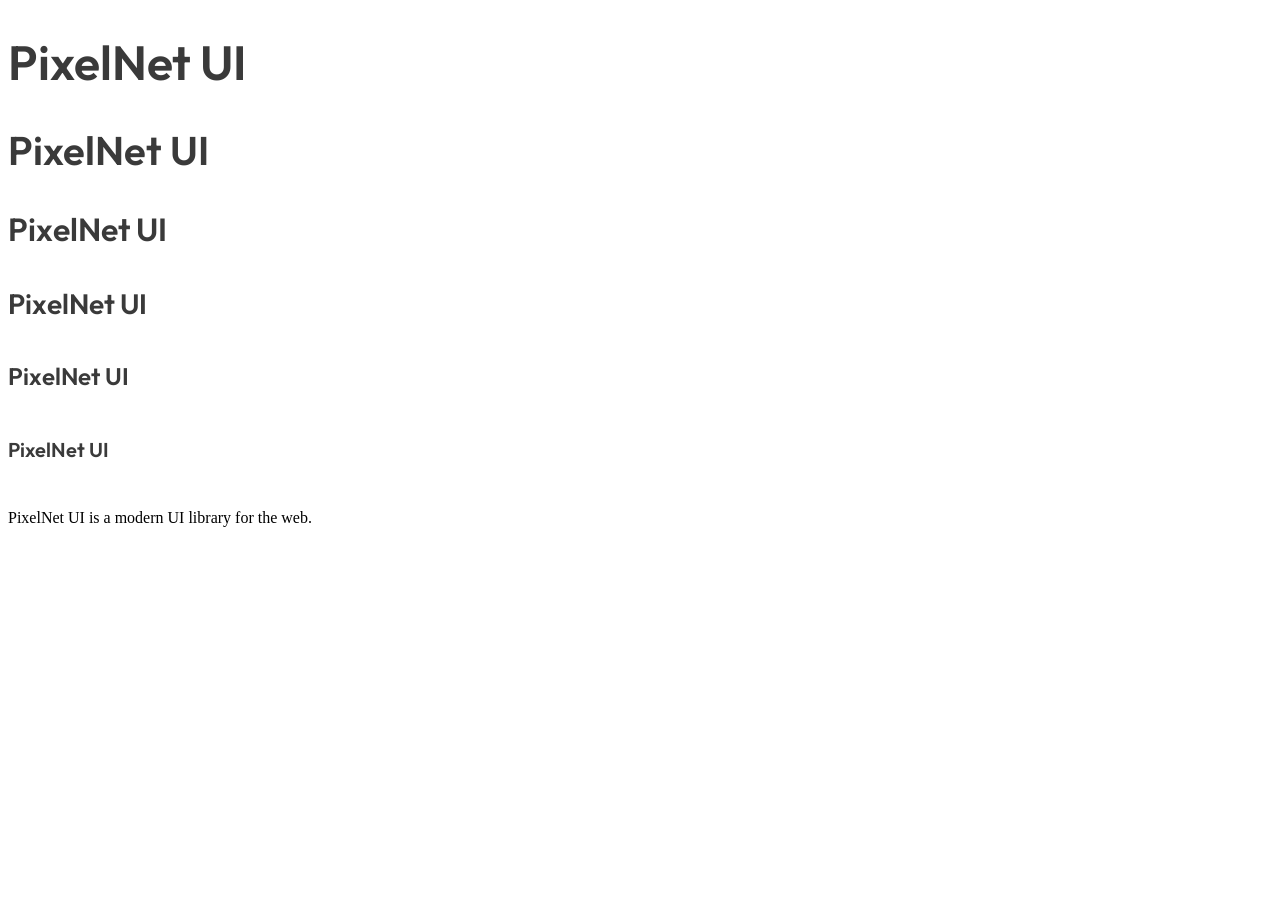
==== PN-Lang/PN-EN/PixelNet-demo.html @ 38bbead6 "Add PN-FONTS (AND TYPOGRAPHY) Added the foundational font and typography system to PixelNet UI, incl" ====
<!DOCTYPE html>
<html lang="en">

<head>

    <meta charset="UTF-8">

    <meta name="viewport" content="width=device-width, initial-scale=1.0">

    <title>PixelNet UI</title>

    <link rel="stylesheet" href="PixelNet-mian-style.css">

</head>

<body>

    <h1>PixelNet UI</h1>
    <h2>PixelNet UI</h2>
    <h3>PixelNet UI</h3>
    <h4>PixelNet UI</h4>
    <h5>PixelNet UI</h5>
    <h6>PixelNet UI</h6>

    <p>PixelNet UI is a modern UI library for the web.</p>
</body>

</html>
---- PN-Lang/PN-EN/PixelNet-mian-style.css ----
/* PIXEL NET UI */

/* PN-FONTS (font face) */
@font-face {
    font-family: "Outfit";
    src: url("fonts/Outfit-SemiBold.woff2") format("woff2");
    font-weight: 600;
    font-style: normal;
    font-display: swap;
}

:root{
    /* PN-COLORS */
    --pn-green: rgba(35, 145, 35, 0.808);
    --pn-blue: rgba(25, 93, 211, 0.712);
    --pn-red: rgba(193, 13, 13, 0.904);
    --pn-yellow: rgba(243, 243, 35, 0.897);
    --pn-orange: rgba(241, 81, 13, 0.947);
    --pn-purple: rgba(197, 52, 197, 0.646);
    --pn-pink: rgb(242, 25, 220);
    --pn-gray: rgba(120, 119, 119, 0.742);
    --pn-black: rgba(22, 22, 22, 0.847);
    --pn-white: rgba(241, 240, 240, 0.916);
    --pn-cyan: rgba(18, 190, 207, 0.85);
    --pn-teal: rgba(20, 150, 140, 0.85);
    --pn-lime: rgba(130, 190, 25, 0.85);
    --pn-indigo: rgba(70, 65, 190, 0.85);
    --pn-brown: rgba(130, 80, 45, 0.85);
    /* PN-FONTS (root) */
    --pn-title-font: "Outfit", sans-serif;
    --pn-title-weight: 600;
    }

h1 {
    font-family: var(--pn-title-font);
    font-weight: var(--pn-title-weight);
    font-size: 3rem;
    color: var(--pn-black);
}

h2 {
    font-family: var(--pn-title-font);
    font-weight: var(--pn-title-weight);
    font-size: 2.5rem;
    color: var(--pn-black);
}

h3 {
    font-family: var(--pn-title-font);
    font-weight: var(--pn-title-weight);
    font-size: 2rem;
    color: var(--pn-black);
}

h4 {
    font-family: var(--pn-title-font);
    font-weight: var(--pn-title-weight);
    font-size: 1.75rem;
    color: var(--pn-black);
}

h5 {
    font-family: var(--pn-title-font);
    font-weight: var(--pn-title-weight);
    font-size: 1.5rem;
    color: var(--pn-black);
}

h6 {
    font-family: var(--pn-title-font);
    font-weight: var(--pn-title-weight);
    font-size: 1.25rem;
    color: var(--pn-black);
}
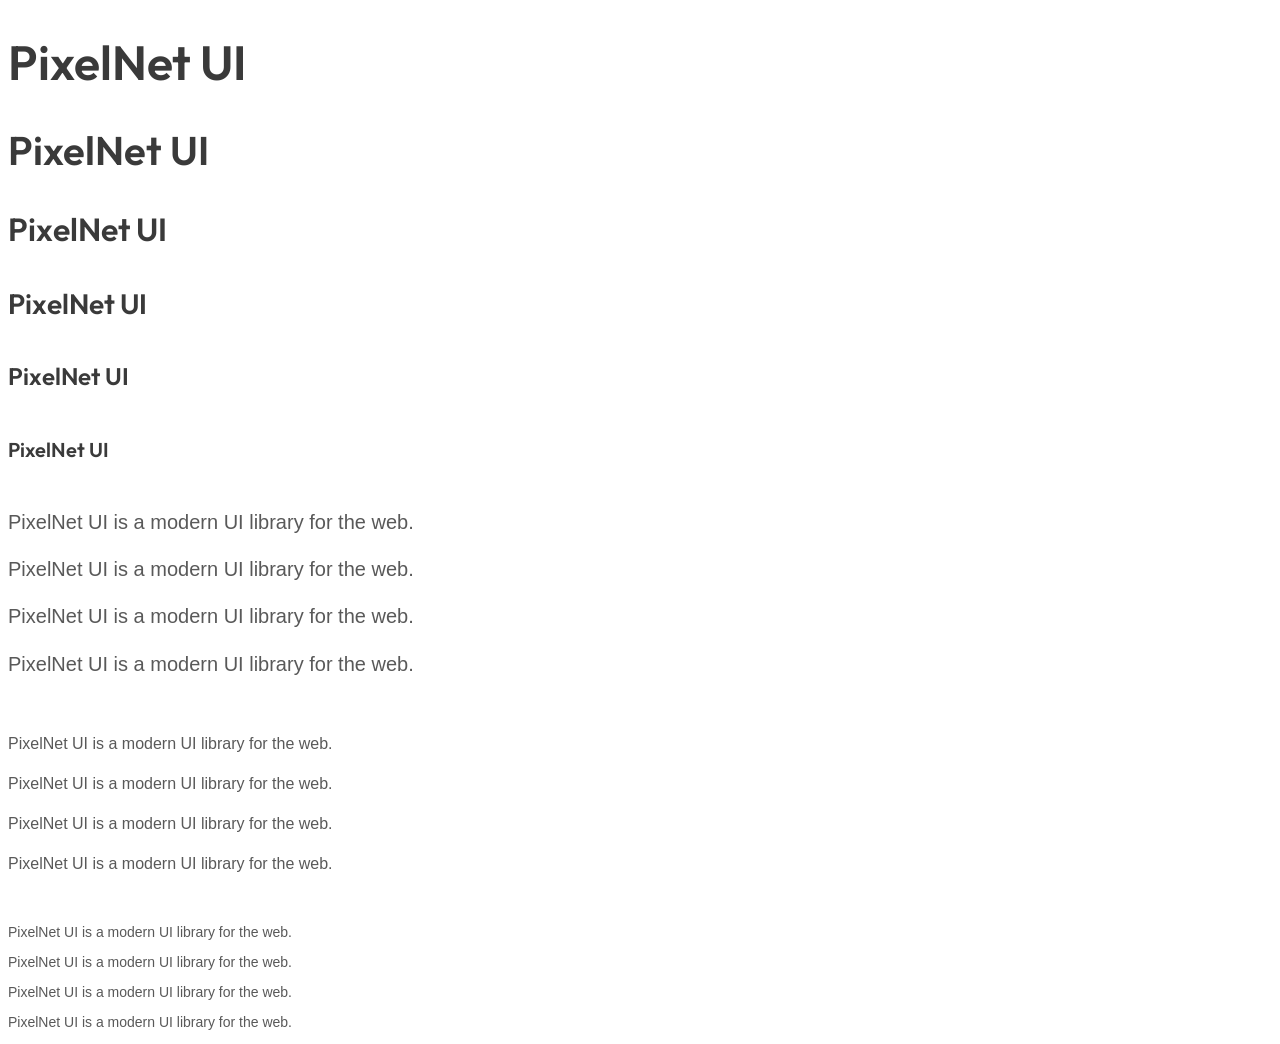
==== commit ebf53ef3: "Add PN-PARAGRAPH Typography Added the paragraph typography system with three responsive text sizes: " ====
--- a/PN-Lang/PN-EN/PixelNet-demo.html
+++ b/PN-Lang/PN-EN/PixelNet-demo.html
@@ -22,7 +22,21 @@
     <h5>PixelNet UI</h5>
     <h6>PixelNet UI</h6>
 
-    <p>PixelNet UI is a modern UI library for the web.</p>
+    <p class="p-lg">PixelNet UI is a modern UI library for the web.</p>
+    <p class="p-lg">PixelNet UI is a modern UI library for the web.</p>
+    <p class="p-lg">PixelNet UI is a modern UI library for the web.</p>
+    <p class="p-lg">PixelNet UI is a modern UI library for the web.</p>
+    <br/>
+    <p class="p-md">PixelNet UI is a modern UI library for the web.</p>
+    <p class="p-md">PixelNet UI is a modern UI library for the web.</p>
+    <p class="p-md">PixelNet UI is a modern UI library for the web.</p>
+    <p class="p-md">PixelNet UI is a modern UI library for the web.</p>
+    <br/>
+    <p class="p-sm">PixelNet UI is a modern UI library for the web.</p>
+    <p class="p-sm">PixelNet UI is a modern UI library for the web.</p>
+    <p class="p-sm">PixelNet UI is a modern UI library for the web.</p>
+    <p class="p-sm">PixelNet UI is a modern UI library for the web.</p>
+
 </body>
 
 </html>
--- a/PN-Lang/PN-EN/PixelNet-mian-style.css
+++ b/PN-Lang/PN-EN/PixelNet-mian-style.css
@@ -8,7 +8,13 @@
     font-style: normal;
     font-display: swap;
 }
-
+@font-face {
+    font-family: "PlusJ";
+    src: url("fonts/PlusJakartaSans-Regular.woff2") format("woff2");
+    font-weight: 400;
+    font-style: normal;
+    font-display: swap;
+}
 :root{
     /* PN-COLORS */
     --pn-green: rgba(35, 145, 35, 0.808);
@@ -26,9 +32,12 @@
     --pn-lime: rgba(130, 190, 25, 0.85);
     --pn-indigo: rgba(70, 65, 190, 0.85);
     --pn-brown: rgba(130, 80, 45, 0.85);
-    /* PN-FONTS (root) */
+    --pn-text-color: rgba(60, 60, 60, 0.85);
+    /* PN-TYPOGRAPHY (root) */
     --pn-title-font: "Outfit", sans-serif;
     --pn-title-weight: 600;
+    --pn-text-font:"PlusJ" , Arial , sans-serif;
+    --pn-text-weight: 400;
     }
 
 h1 {
@@ -71,4 +80,26 @@
     font-weight: var(--pn-title-weight);
     font-size: 1.25rem;
     color: var(--pn-black);
+}
+
+.p-lg{
+    font-family: var(--pn-text-font);
+    font-weight: var(--pn-text-weight);
+    font-size: 1.25rem;
+    color: var(--pn-text-color);
+    line-height: 1.7rem;
+}
+.p-md{
+    font-family: var(--pn-text-font);
+    font-weight: var(--pn-text-weight);
+    font-size: 1rem;
+    color: var(--pn-text-color);
+    line-height: 1.5rem;
+}
+.p-sm{
+    font-family: var(--pn-text-font);
+    font-weight: var(--pn-text-weight);
+    font-size: 0.875rem;
+    color: var(--pn-text-color);
+    line-height: 1rem;
 }
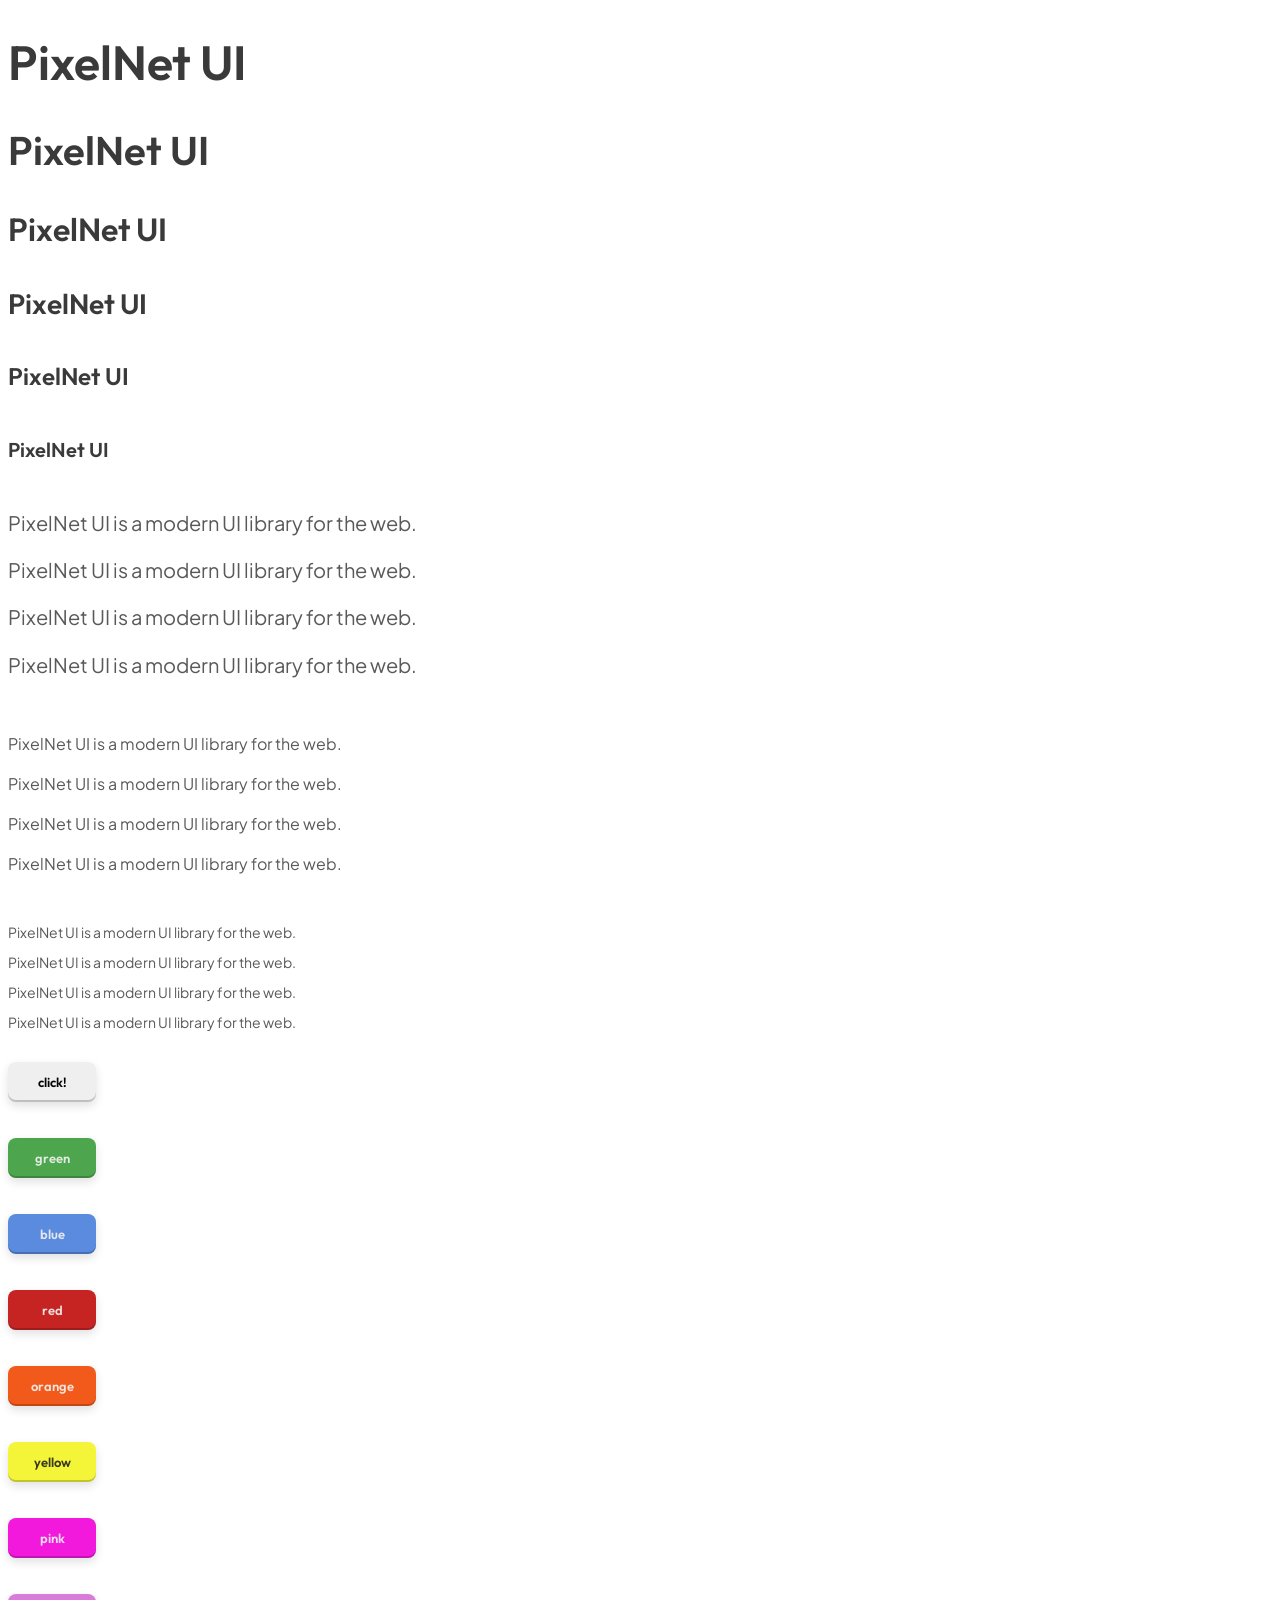
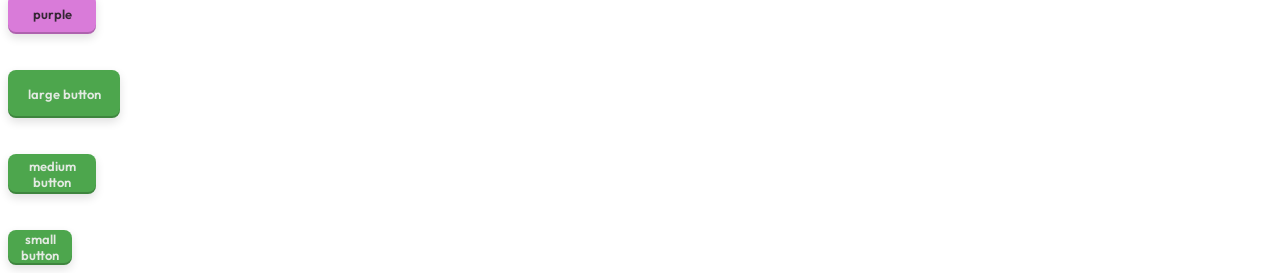
==== commit 31c93862: "Add button system and typography styles Added the core PixelNet UI typography and button system, inc" ====
--- a/PN-Lang/PN-EN/PixelNet-demo.html
+++ b/PN-Lang/PN-EN/PixelNet-demo.html
@@ -36,7 +36,39 @@
     <p class="p-sm">PixelNet UI is a modern UI library for the web.</p>
     <p class="p-sm">PixelNet UI is a modern UI library for the web.</p>
     <p class="p-sm">PixelNet UI is a modern UI library for the web.</p>
+    <br/>
 
+    <button class="btn">click!</button>
+    <br/>
+    <br/>
+    <button class="btn btn-green">green</button>
+    <br/>
+    <br/>
+    <button class="btn btn-blue">blue</button>
+    <br/>
+    <br/>
+    <button class="btn btn-red">red</button>
+    <br/>
+    <br/>
+    <button class="btn btn-orange">orange</button>
+    <br/>
+    <br/>
+    <button class="btn btn-yellow">yellow</button>
+    <br/>
+    <br/>
+    <button class="btn btn-pink">pink</button>
+    <br/>
+    <br/>
+    <button class="btn btn-purple">purple</button>
+    <br/>
+    <br/>
+    <button class="btn btn-green b-lg">large button</button>
+    <br/>
+    <br/>
+    <button class="btn btn-green b-md">medium button</button>
+    <br/>
+    <br/>
+    <button class="btn btn-green b-sm">small button</button>
 </body>
 
 </html>
--- a/PN-Lang/PN-EN/PixelNet-mian-style.css
+++ b/PN-Lang/PN-EN/PixelNet-mian-style.css
@@ -17,13 +17,42 @@
 }
 :root{
     /* PN-COLORS */
+    /* PN-COLOR SHADES */
+
+    /* Green */
+    --pn-green-light: rgba(105, 190, 105, 0.808);
     --pn-green: rgba(35, 145, 35, 0.808);
+    --pn-green-dark: rgba(20, 95, 20, 0.808);
+
+    /* Blue */
+    --pn-blue-light: rgba(95, 150, 235, 0.712);
     --pn-blue: rgba(25, 93, 211, 0.712);
+    --pn-blue-dark: rgba(15, 55, 135, 0.712);
+
+    /* Red */
+    --pn-red-light: rgba(235, 90, 90, 0.904);
     --pn-red: rgba(193, 13, 13, 0.904);
+    --pn-red-dark: rgba(125, 8, 8, 0.904);
+
+    /* Yellow */
+    --pn-yellow-light: rgba(255, 255, 125, 0.897);
     --pn-yellow: rgba(243, 243, 35, 0.897);
+    --pn-yellow-dark: rgba(180, 180, 10, 0.897);
+
+    /* Orange */
+    --pn-orange-light: rgba(255, 145, 90, 0.947);
     --pn-orange: rgba(241, 81, 13, 0.947);
+    --pn-orange-dark: rgba(170, 50, 8, 0.947);
+
+    /* Purple */
+    --pn-purple-light: rgba(220, 125, 220, 0.646);
     --pn-purple: rgba(197, 52, 197, 0.646);
+    --pn-purple-dark: rgba(130, 30, 130, 0.646);
+
+    /* Pink */
+    --pn-pink-light: rgba(255, 115, 240, 1);
     --pn-pink: rgb(242, 25, 220);
+    --pn-pink-dark: rgba(175, 15, 155, 1);
     --pn-gray: rgba(120, 119, 119, 0.742);
     --pn-black: rgba(22, 22, 22, 0.847);
     --pn-white: rgba(241, 240, 240, 0.916);
@@ -40,6 +69,7 @@
     --pn-text-weight: 400;
     }
 
+    /* PN-TYPOGRAPHY (style) */
 h1 {
     font-family: var(--pn-title-font);
     font-weight: var(--pn-title-weight);
@@ -102,4 +132,120 @@
     font-size: 0.875rem;
     color: var(--pn-text-color);
     line-height: 1rem;
+}
+
+    /* PN-BUTTONS */
+.btn{
+    border-radius: 0.5rem;
+    width: 5.5rem;
+    height: 2.5rem;
+    border:none;
+    cursor: pointer;
+    font-family: var(--pn-title-font);
+    font-weight: var(--pn-title-weight);
+    transition: 0.2s;   
+    box-shadow:inset 0 -2px 0 rgba(0, 0, 0, 0.2),0 4px 10px rgba(0, 0, 0, 0.12);
+    display: flex;
+    align-items: center;
+    justify-content: center;
+}
+.btn:hover{
+    transform: translateY(-2px);
+    box-shadow: 0 1px 0 var(--pn-black);
+}
+.btn:active {
+    transform: translateY(4px);
+    box-shadow: 0 1px 0 var(--pn-black);
+}
+
+    /* PN-COLOR-BUTTONS */
+.btn-green{
+    color: var(--pn-white);
+    background-color: var(--pn-green);
+}
+.btn-green:hover{
+    background-color: var(--pn-green-dark);
+}
+.btn-green:active{
+    background-color: var(--pn-green-light);
+}
+
+.btn-blue{
+    color: var(--pn-white);
+    background-color: var(--pn-blue);
+}
+.btn-blue:hover{
+    background-color: var(--pn-blue-dark);
+}
+.btn-blue:active{
+    background-color: var(--pn-blue-light);
+}
+
+.btn-red{
+    color: var(--pn-white);
+    background-color: var(--pn-red);
+}
+.btn-red:hover{
+    background-color: var(--pn-red-dark);
+}
+.btn-red:active{
+    background-color: var(--pn-red-light);
+}
+
+.btn-orange{
+    color: var(--pn-white);
+    background-color: var(--pn-orange);
+}
+.btn-orange:hover{
+    background-color: var(--pn-orange-dark);
+}
+.btn-orange:active{
+    background-color: var(--pn-orange-light);
+}
+
+.btn-yellow{
+    color: var(--pn-black);
+    background-color: var(--pn-yellow);
+}
+.btn-yellow:hover{
+    background-color: var(--pn-yellow-dark);
+}
+.btn-yellow:active{
+    background-color: var(--pn-yellow-light);
+}
+
+.btn-pink{
+    color: var(--pn-white);
+    background-color: var(--pn-pink);
+}
+.btn-pink:hover{
+    background-color: var(--pn-pink-dark);
+}
+.btn-pink:active{
+    background-color: var(--pn-pink-light);
+}
+
+.btn-purple{
+    color: var(--pn-black);
+    background-color: var(--pn-purple);
+}
+.btn-purple:hover{
+    background-color: var(--pn-purple-dark);
+}
+.btn-purple:active{
+    background-color: var(--pn-purple-light);
+}
+
+    /* PN-BUTTONS-SIZE */
+.b-lg {
+    width: 7rem;
+    height: 3rem;
+}
+.b-md {
+    width: 5.5rem;
+    height: 2.5rem;
+}
+.b-sm {
+    width: 4rem;
+    height: 2.2rem;
 }
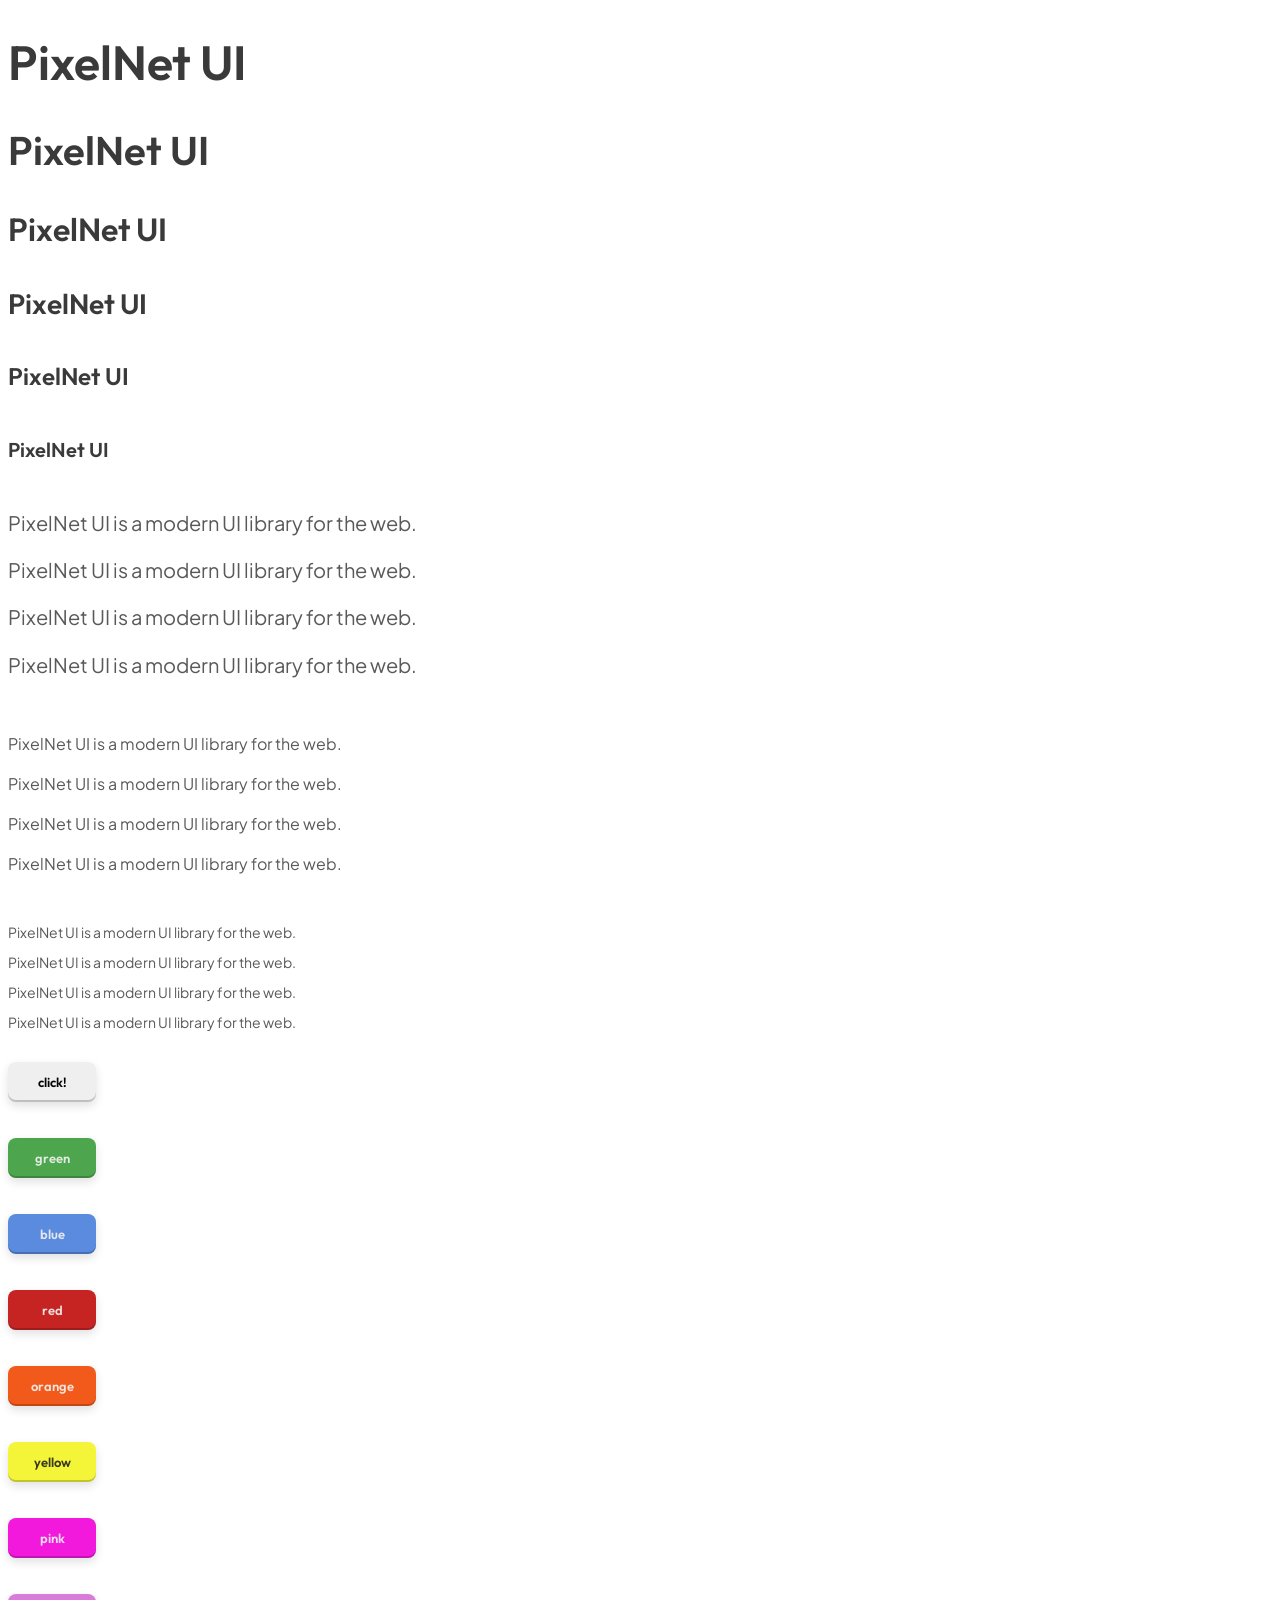
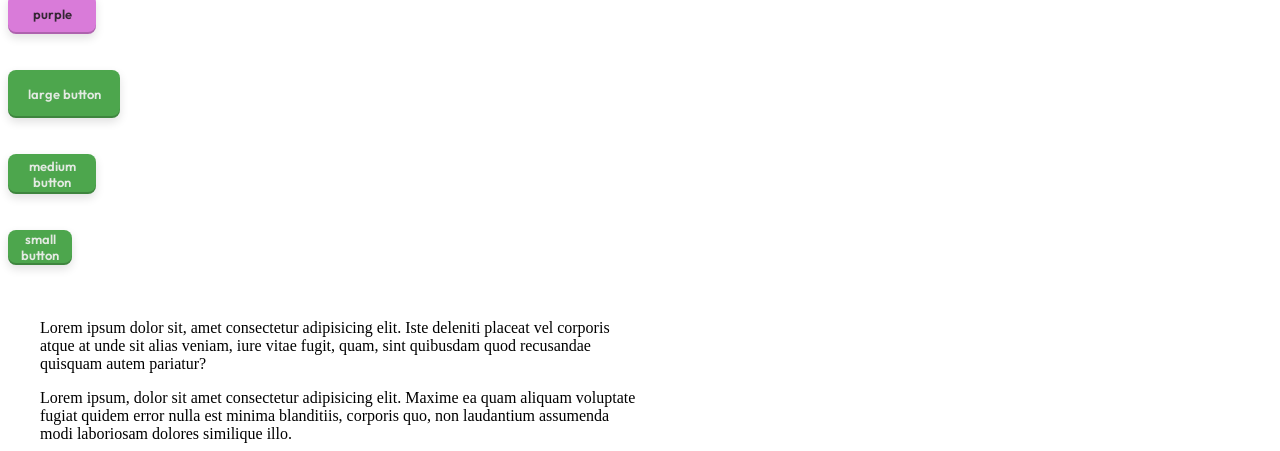
==== commit eebd8620: "PixelNet UI — Layout & Spacing System PixelNet UI now includes a complete foundation for modern layo" ====
--- a/PN-Lang/PN-EN/PixelNet-demo.html
+++ b/PN-Lang/PN-EN/PixelNet-demo.html
@@ -69,6 +69,18 @@
     <br/>
     <br/>
     <button class="btn btn-green b-sm">small button</button>
+    <br/>
+    <br/>
+    <br/>
+    <div class="container">
+    <div class="row g-4">
+    <div class="col-6">
+    Lorem ipsum dolor sit, amet consectetur adipisicing elit. Iste deleniti placeat vel corporis atque at unde sit alias veniam, iure vitae fugit, quam, sint quibusdam quod recusandae quisquam autem pariatur?
+    </div>
+    <div class="col-6">
+    Lorem ipsum, dolor sit amet consectetur adipisicing elit. Maxime ea quam aliquam voluptate fugiat quidem error nulla est minima blanditiis, corporis quo, non laudantium assumenda modi laboriosam dolores similique illo.
+    </div>
+    </div>
+    </div>
 </body>
-
 </html>
--- a/PN-Lang/PN-EN/PixelNet-mian-style.css
+++ b/PN-Lang/PN-EN/PixelNet-mian-style.css
@@ -67,6 +67,13 @@
     --pn-title-weight: 600;
     --pn-text-font:"PlusJ" , Arial , sans-serif;
     --pn-text-weight: 400;
+    /* PN-SPACING (root) */
+    --pn-space-1: 0.25rem;
+    --pn-space-2: 0.5rem;
+    --pn-space-3: 0.75rem;
+    --pn-space-4: 1rem;
+    --pn-space-5: 1.5rem;
+    --pn-space-6: 2rem;
     }
 
     /* PN-TYPOGRAPHY (style) */
@@ -248,4 +255,78 @@
 .b-sm {
     width: 4rem;
     height: 2.2rem;
-}+}
+
+    /* PN-COL-ROW-SYSTEM */
+.row {
+    display: flex;
+    flex-wrap: wrap;
+    width: 100%;
+    /* background-color: aqua; , its for develop !! you don't need this*/ 
+}
+.col {
+    flex: 1 1 0;
+    min-width: 0;
+}
+.container {
+    width: 100%;
+    max-width: 1200px;
+    margin: 0 auto;
+    padding: 0 1rem;
+}
+.col-1 {
+    width: 8.333333%;
+}
+.col-2 {
+    width: 16.666667%;
+}
+.col-3 {
+    width: 25%;
+}
+.col-4 {
+    width: 33.333333%;
+}
+.col-5 {
+    width: 41.666667%;
+}
+.col-6 {
+    width: 50%;
+}
+.col-7 {
+    width: 58.333333%;
+}
+.col-8 {
+    width: 66.666667%;
+}
+.col-9 {
+    width: 75%;
+}
+.col-10 {
+    width: 83.333333%;
+}
+.col-11 {
+    width: 91.666667%;
+}
+.col-12 {
+    width: 100%;
+}
+.m-1 { margin: var(--pn-space-1); }
+.m-2 { margin: var(--pn-space-2); }
+.m-3 { margin: var(--pn-space-3); }
+.m-4 { margin: var(--pn-space-4); }
+.m-5 { margin: var(--pn-space-5); }
+.m-6 { margin: var(--pn-space-6); }
+
+.p-1 { padding: var(--pn-space-1); }
+.p-2 { padding: var(--pn-space-2); }
+.p-3 { padding: var(--pn-space-3); }
+.p-4 { padding: var(--pn-space-4); }
+.p-5 { padding: var(--pn-space-5); }
+.p-6 { padding: var(--pn-space-6); }
+
+.g-1 { gap: var(--pn-space-1); }
+.g-2 { gap: var(--pn-space-2); }
+.g-3 { gap: var(--pn-space-3); }
+.g-4 { gap: var(--pn-space-4); }
+.g-5 { gap: var(--pn-space-5); }
+.g-6 { gap: var(--pn-space-6); }
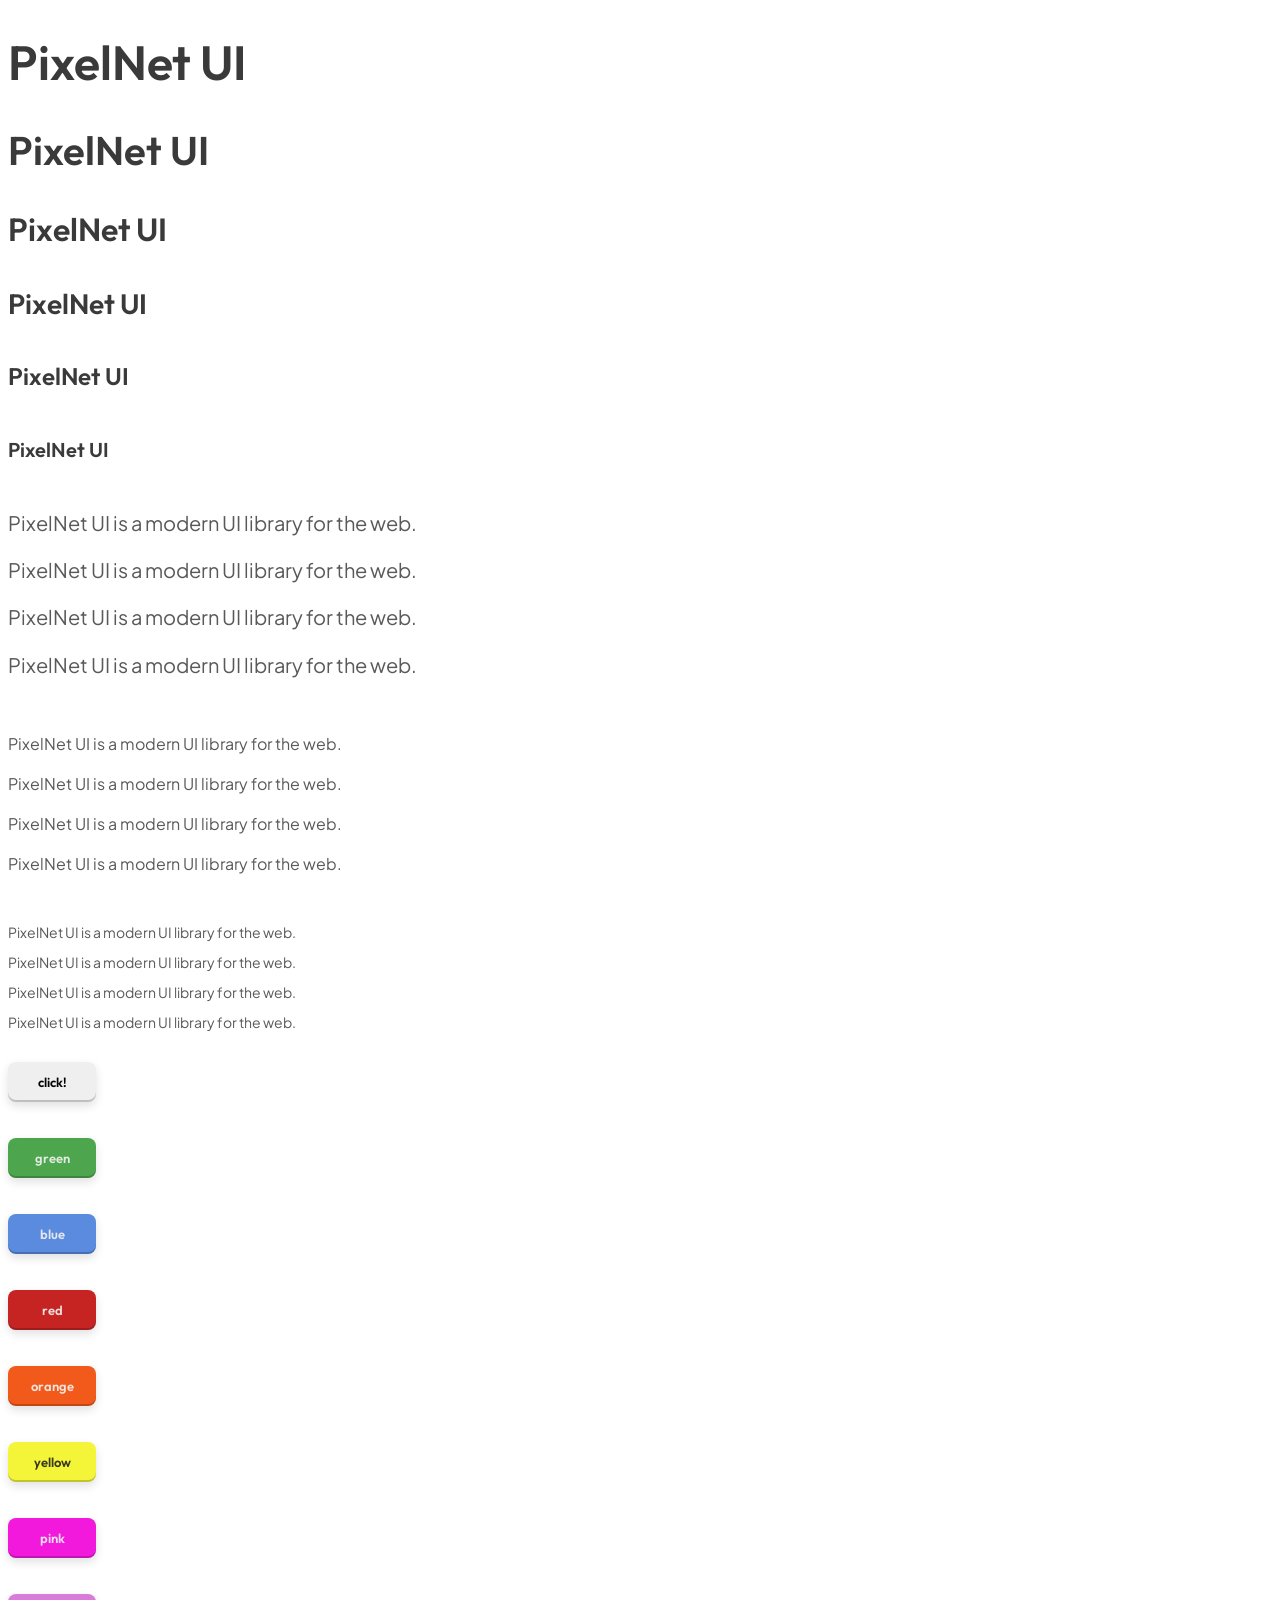
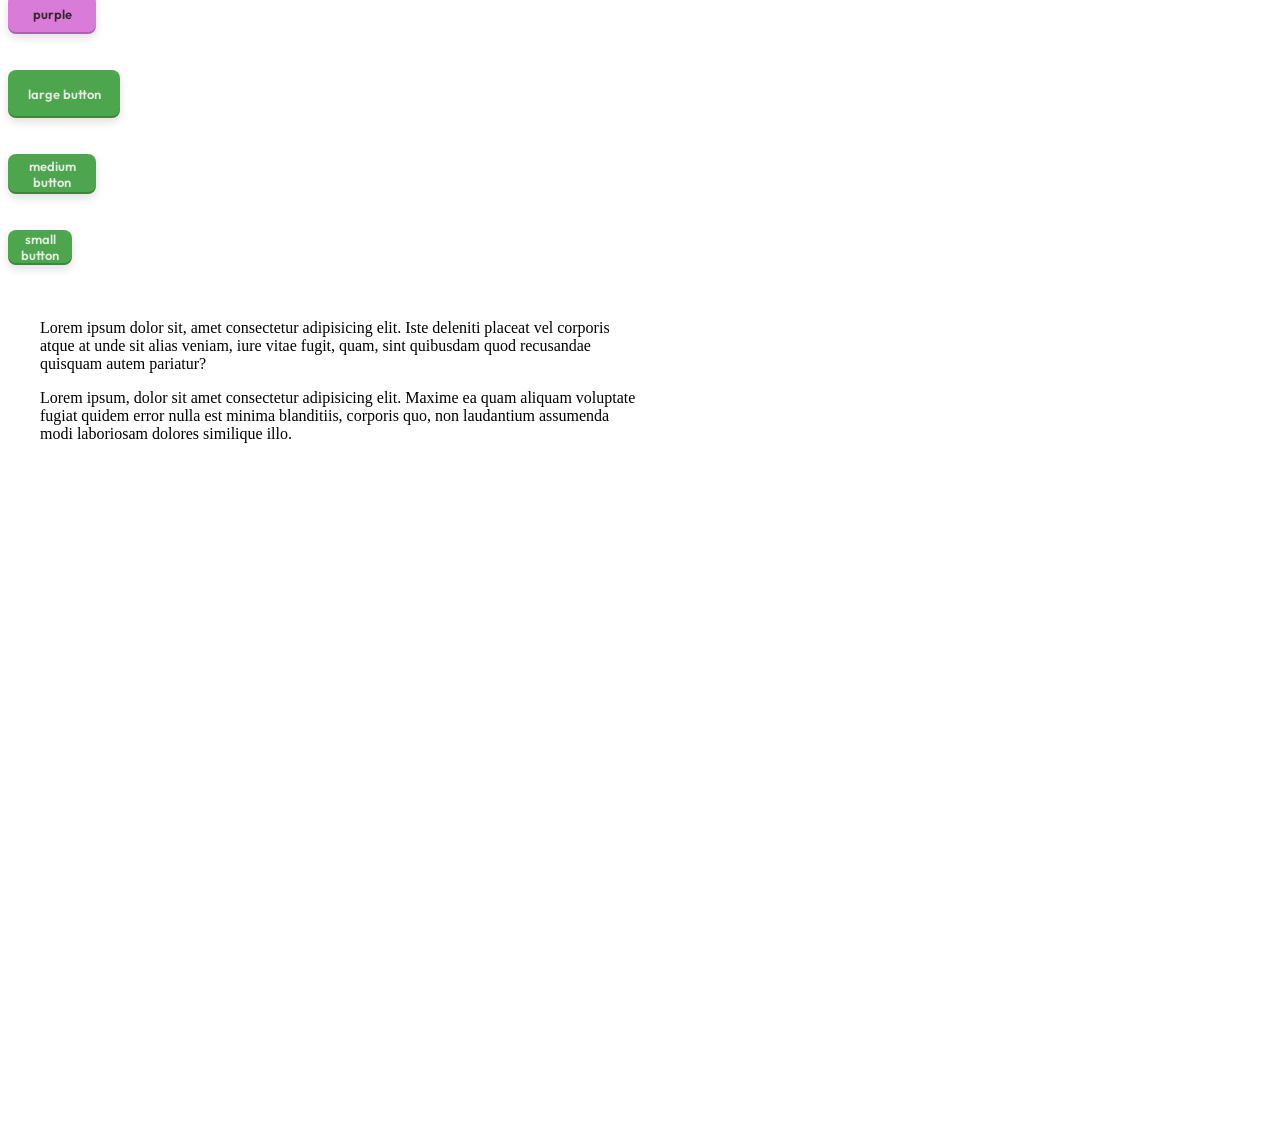
==== commit 5f43de85: "Card Component System A modern and flexible card component for PixelNet UI, featuring a glassmorphis" ====
--- a/PN-Lang/PN-EN/PixelNet-demo.html
+++ b/PN-Lang/PN-EN/PixelNet-demo.html
@@ -82,5 +82,20 @@
     </div>
     </div>
     </div>
+    <br/>
+    <br/>
+    <br/>
+    <div class="card">
+    <div class="card-header">
+    <img src="assets/image/image.jpg">
+    </div>
+    <div class="card-body">
+    <h3>hello</h3>
+    <p>Lorem ipsum dolor sit, amet consectetur adipisicing elit. Error, ipsum? Maxime rem molestiae totam odio aliquid deserunt, voluptatibus eius, expedita minus, laboriosam assumenda corrupti fuga? Hic et similique possimus soluta?</p>
+    </div>
+    <div class="card-footer">
+    <button class="btn btn-green b-lg">buy now !</button>
+    </div>
+    </div>
 </body>
 </html>
--- a/PN-Lang/PN-EN/PixelNet-mian-style.css
+++ b/PN-Lang/PN-EN/PixelNet-mian-style.css
@@ -329,4 +329,84 @@
 .g-3 { gap: var(--pn-space-3); }
 .g-4 { gap: var(--pn-space-4); }
 .g-5 { gap: var(--pn-space-5); }
-.g-6 { gap: var(--pn-space-6); }+.g-6 { gap: var(--pn-space-6); }
+
+    /* PN-CARDS */
+.card{
+    border-radius: 2rem;
+    background: rgba(255, 255, 255, 0.15);
+    backdrop-filter: blur(10px);
+    -webkit-backdrop-filter: blur(10px);
+    border: 1px solid rgba(255, 255, 255, 0.2);
+    margin: 2rem;
+    width: 20rem;
+    min-height: 24rem;  
+    box-sizing: border-box;
+    display: flex;
+    flex-direction: column;
+    align-items: center;
+    padding: 1rem;
+    box-shadow:
+    0 12px 30px rgba(0, 0, 0, 0.12),
+    0 4px 10px rgba(0, 0, 0, 0.06);
+    transition: 0.25s ease;
+    font-family: var(--pn-title-font);
+    font-weight: var(--pn-title-weight);
+    color: var(--pn-black);
+}
+.card:hover{
+    transform: translateY(-8px);
+    box-shadow:
+    0 18px 35px rgba(0, 0, 0, 0.14),
+    0 6px 12px rgba(0, 0, 0, 0.08);
+    backdrop-filter: blur(14px);
+    -webkit-backdrop-filter: blur(14px);
+}
+.card-header {
+    width: 100%;
+    height: 10rem;
+    padding: 1rem;
+    display: flex;
+    align-items: center;
+    justify-content: center;
+    overflow: hidden;
+}
+.card-header img {
+    width: 100%;
+    height: 100%;
+    object-fit: contain;
+    display: block;
+    border-top-left-radius: 10px;
+    border-top-right-radius: 10px;
+    margin: 1rem;
+}
+.card-body {
+    width: 100%;
+    padding: 1rem;
+    display: flex;
+    flex-direction: column;
+    justify-content: flex-start;
+    text-align: center;
+}
+.card-body p {
+    width: 100%;
+    text-align: justify;
+    font-family: var(--pn-text-font);
+    font-weight: var(--pn-text-weight);
+    color: var(--pn-cyan);
+}
+.card-body h1,
+.card-body h2,
+.card-body h3,
+.card-body h4,
+.card-body h5,
+.card-body h6 {
+    margin: 0 0 0.5rem 0;
+}
+.card-footer {
+    width: 100%;
+    padding: 1rem;
+    display: flex;
+    align-items: center;
+    justify-content: center;
+}
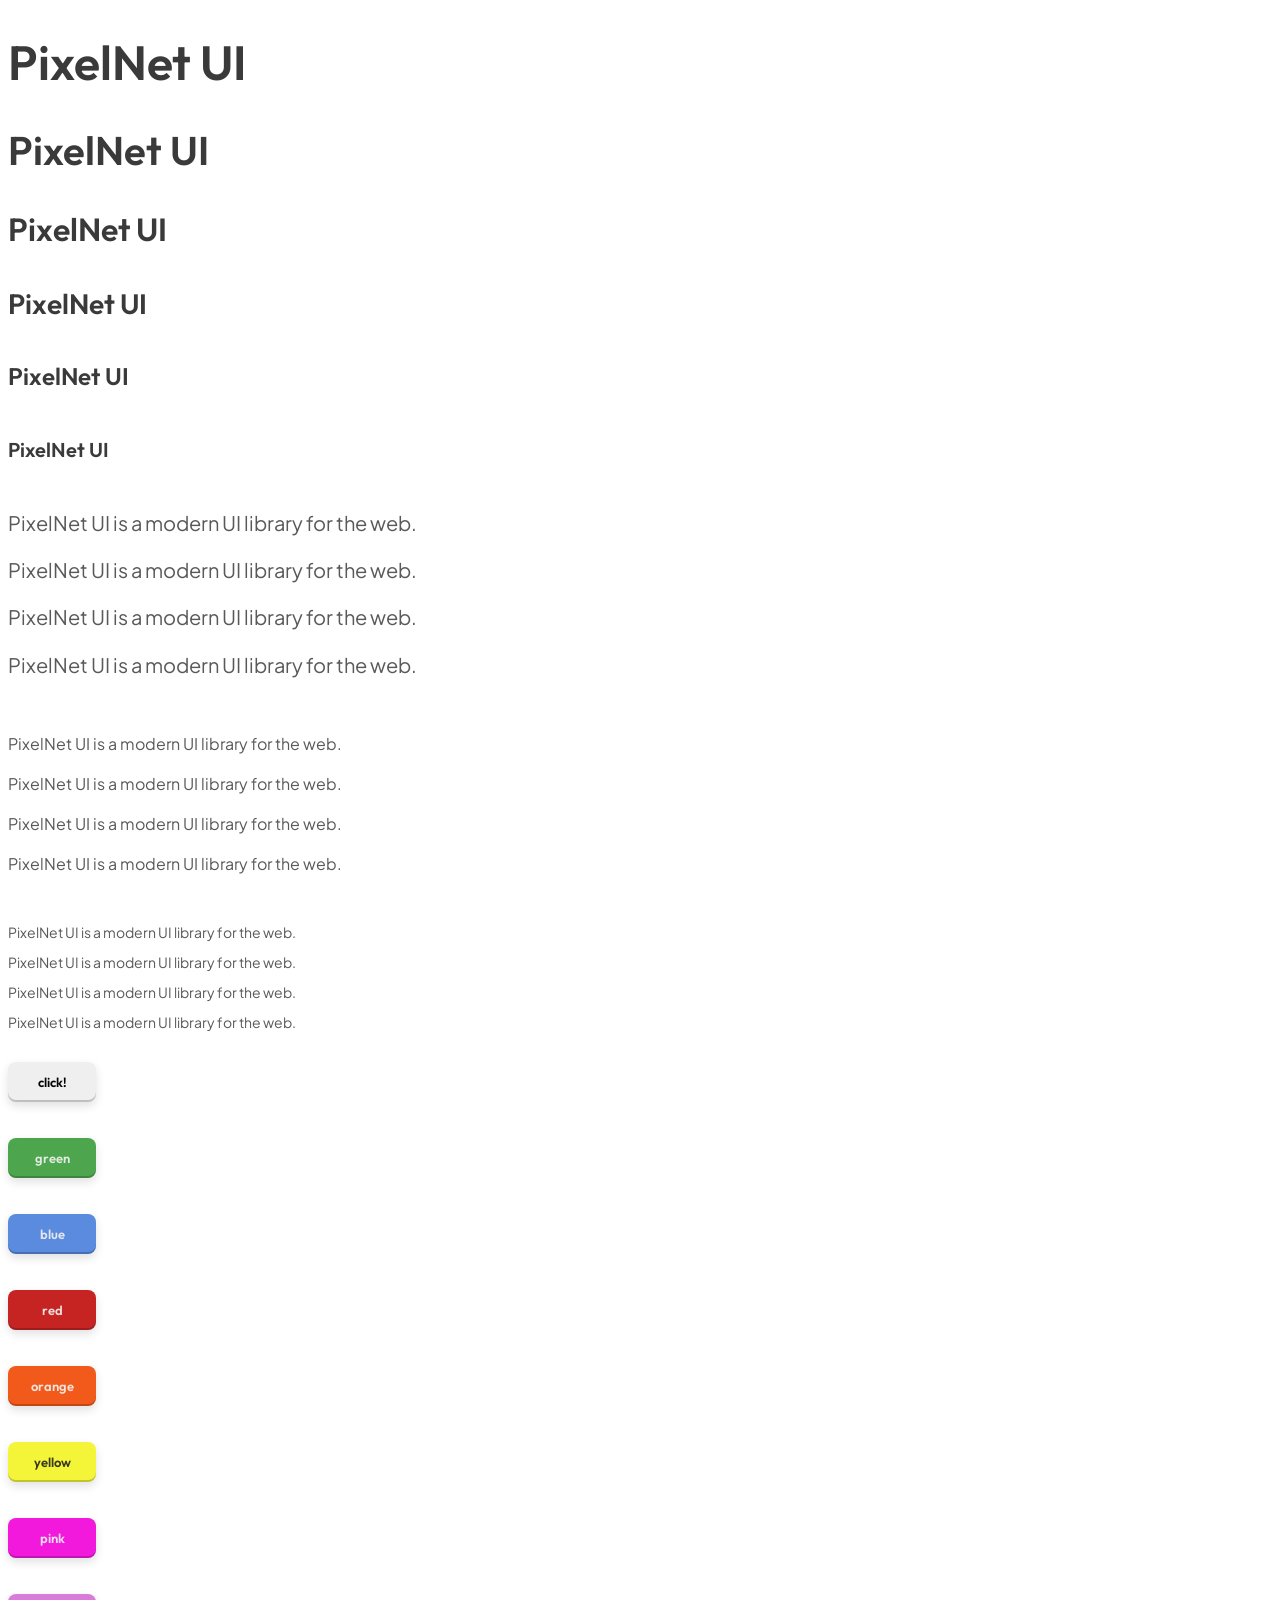
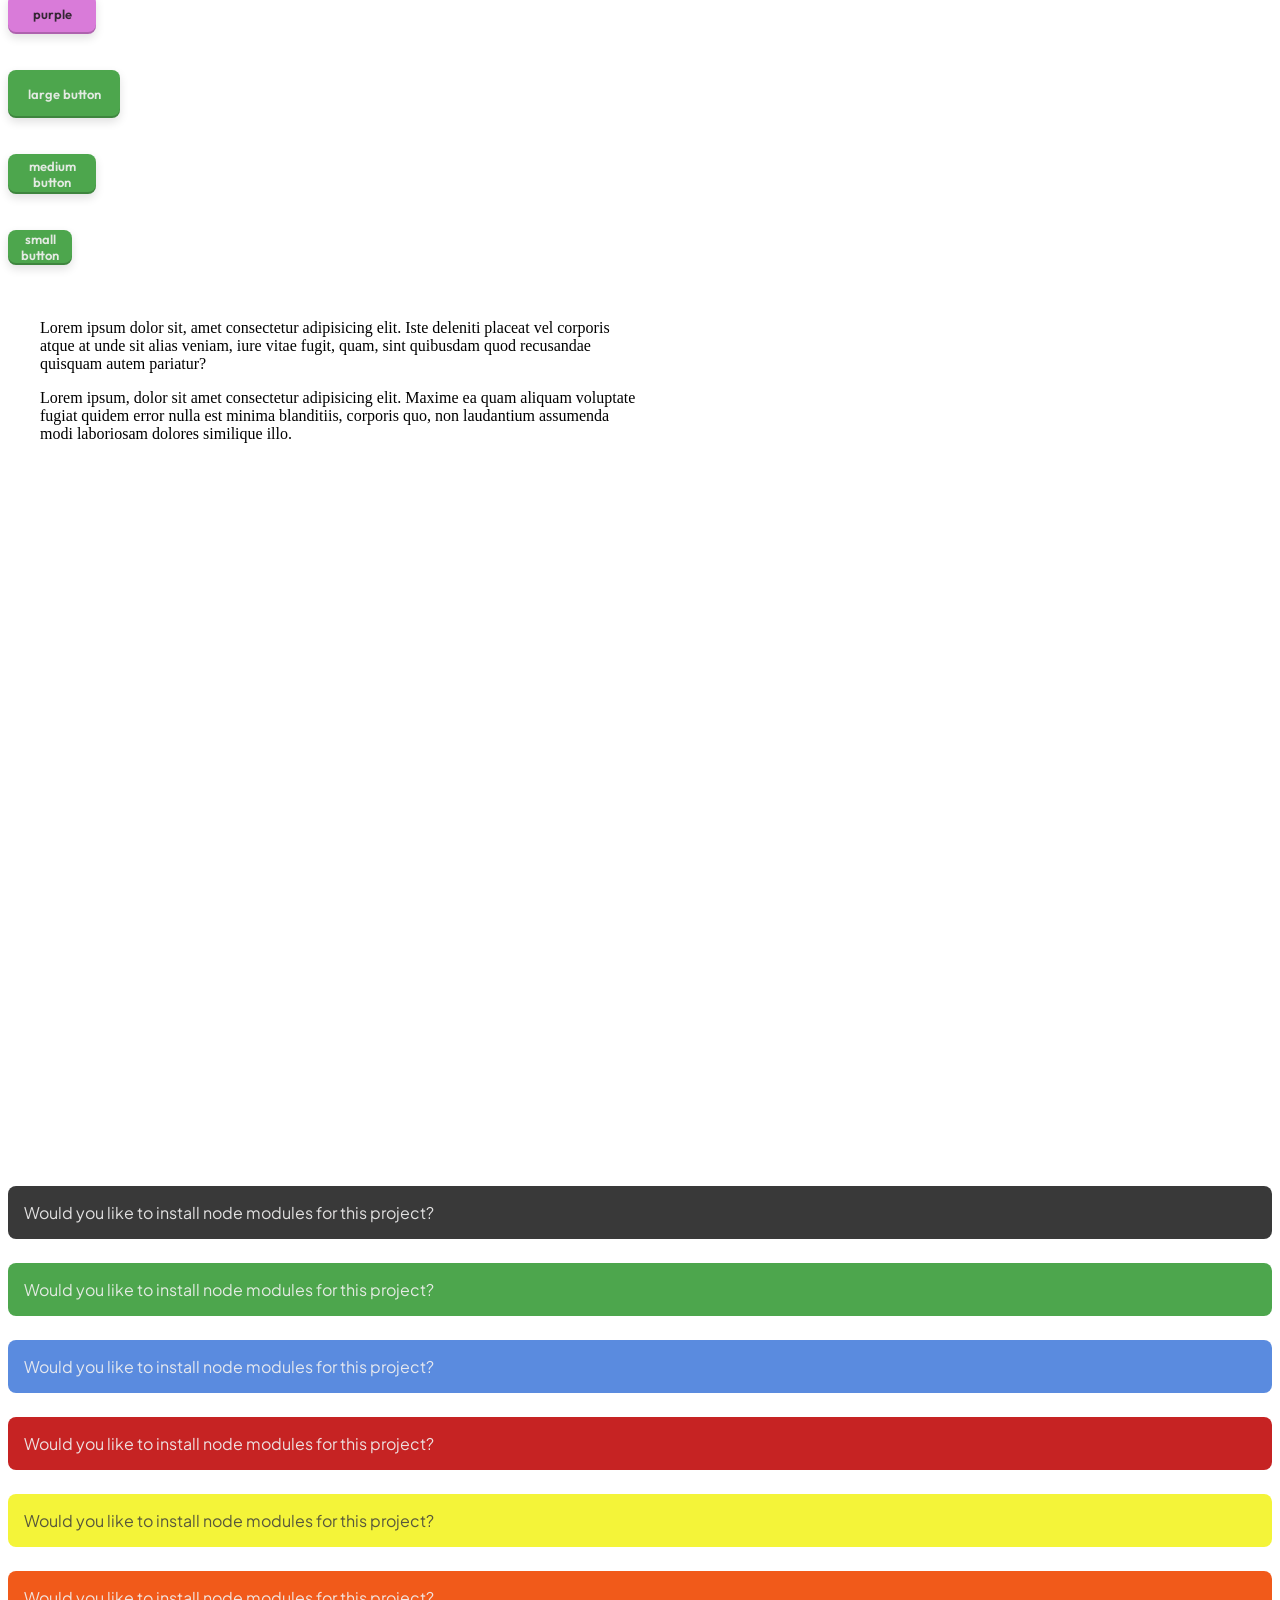
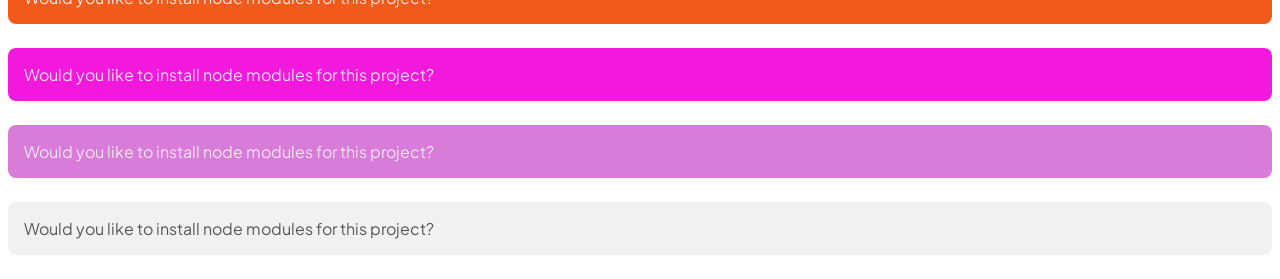
==== commit 64fe0e5c: "PN-ALERTS — v0.1.1 Alerts  PixelNet UI now includes a lightweight and modern alert component for d" ====
--- a/PN-Lang/PN-EN/PixelNet-demo.html
+++ b/PN-Lang/PN-EN/PixelNet-demo.html
@@ -9,7 +9,7 @@
 
     <title>PixelNet UI</title>
 
-    <link rel="stylesheet" href="PixelNet-mian-style.css">
+    <link rel="stylesheet" href="PixelNet-main-style.css">
 
 </head>
 
@@ -97,5 +97,16 @@
     <button class="btn btn-green b-lg">buy now !</button>
     </div>
     </div>
+    <br/>
+    <br/>
+    <div class="alert">Would you like to install node modules for this project?</div>
+    <div class="alert alert-green">Would you like to install node modules for this project?</div>
+    <div class="alert alert-blue">Would you like to install node modules for this project?</div>
+    <div class="alert alert-red">Would you like to install node modules for this project?</div>
+    <div class="alert alert-yellow">Would you like to install node modules for this project?</div>
+    <div class="alert alert-orange">Would you like to install node modules for this project?</div>
+    <div class="alert alert-pink">Would you like to install node modules for this project?</div>
+    <div class="alert alert-purple">Would you like to install node modules for this project?</div>
+    <div class="alert alert-white">Would you like to install node modules for this project?</div>
 </body>
 </html>
--- a/PN-Lang/PN-EN/PixelNet-main-style.css
+++ b/PN-Lang/PN-EN/PixelNet-main-style.css
@@ -0,0 +1,456 @@
+/* PIXEL NET UI */
+
+/* PN-FONTS (font face) */
+@font-face {
+    font-family: "Outfit";
+    src: url("fonts/Outfit-SemiBold.woff2") format("woff2");
+    font-weight: 600;
+    font-style: normal;
+    font-display: swap;
+}
+@font-face {
+    font-family: "PlusJ";
+    src: url("fonts/PlusJakartaSans-Regular.woff2") format("woff2");
+    font-weight: 400;
+    font-style: normal;
+    font-display: swap;
+}
+:root{
+    /* PN-COLORS */
+    /* PN-COLOR SHADES */
+
+    /* Green */
+    --pn-green-light: rgba(105, 190, 105, 0.808);
+    --pn-green: rgba(35, 145, 35, 0.808);
+    --pn-green-dark: rgba(20, 95, 20, 0.808);
+
+    /* Blue */
+    --pn-blue-light: rgba(95, 150, 235, 0.712);
+    --pn-blue: rgba(25, 93, 211, 0.712);
+    --pn-blue-dark: rgba(15, 55, 135, 0.712);
+
+    /* Red */
+    --pn-red-light: rgba(235, 90, 90, 0.904);
+    --pn-red: rgba(193, 13, 13, 0.904);
+    --pn-red-dark: rgba(125, 8, 8, 0.904);
+
+    /* Yellow */
+    --pn-yellow-light: rgba(255, 255, 125, 0.897);
+    --pn-yellow: rgba(243, 243, 35, 0.897);
+    --pn-yellow-dark: rgba(180, 180, 10, 0.897);
+
+    /* Orange */
+    --pn-orange-light: rgba(255, 145, 90, 0.947);
+    --pn-orange: rgba(241, 81, 13, 0.947);
+    --pn-orange-dark: rgba(170, 50, 8, 0.947);
+
+    /* Purple */
+    --pn-purple-light: rgba(220, 125, 220, 0.646);
+    --pn-purple: rgba(197, 52, 197, 0.646);
+    --pn-purple-dark: rgba(130, 30, 130, 0.646);
+
+    /* Pink */
+    --pn-pink-light: rgba(255, 115, 240, 1);
+    --pn-pink: rgb(242, 25, 220);
+    --pn-pink-dark: rgba(175, 15, 155, 1);
+    --pn-gray: rgba(120, 119, 119, 0.742);
+    --pn-black: rgba(22, 22, 22, 0.847);
+    --pn-white: rgba(241, 240, 240, 0.916);
+    --pn-cyan: rgba(18, 190, 207, 0.85);
+    --pn-teal: rgba(20, 150, 140, 0.85);
+    --pn-lime: rgba(130, 190, 25, 0.85);
+    --pn-indigo: rgba(70, 65, 190, 0.85);
+    --pn-brown: rgba(130, 80, 45, 0.85);
+    --pn-text-color: rgba(60, 60, 60, 0.85);
+    /* PN-TYPOGRAPHY (root) */
+    --pn-title-font: "Outfit", sans-serif;
+    --pn-title-weight: 600;
+    --pn-text-font:"PlusJ" , Arial , sans-serif;
+    --pn-text-weight: 400;
+    /* PN-SPACING (root) */
+    --pn-space-1: 0.25rem;
+    --pn-space-2: 0.5rem;
+    --pn-space-3: 0.75rem;
+    --pn-space-4: 1rem;
+    --pn-space-5: 1.5rem;
+    --pn-space-6: 2rem;
+    }
+
+    /* PN-TYPOGRAPHY (style) */
+h1 {
+    font-family: var(--pn-title-font);
+    font-weight: var(--pn-title-weight);
+    font-size: 3rem;
+    color: var(--pn-black);
+}
+
+h2 {
+    font-family: var(--pn-title-font);
+    font-weight: var(--pn-title-weight);
+    font-size: 2.5rem;
+    color: var(--pn-black);
+}
+
+h3 {
+    font-family: var(--pn-title-font);
+    font-weight: var(--pn-title-weight);
+    font-size: 2rem;
+    color: var(--pn-black);
+}
+
+h4 {
+    font-family: var(--pn-title-font);
+    font-weight: var(--pn-title-weight);
+    font-size: 1.75rem;
+    color: var(--pn-black);
+}
+
+h5 {
+    font-family: var(--pn-title-font);
+    font-weight: var(--pn-title-weight);
+    font-size: 1.5rem;
+    color: var(--pn-black);
+}
+
+h6 {
+    font-family: var(--pn-title-font);
+    font-weight: var(--pn-title-weight);
+    font-size: 1.25rem;
+    color: var(--pn-black);
+}
+
+.p-lg{
+    font-family: var(--pn-text-font);
+    font-weight: var(--pn-text-weight);
+    font-size: 1.25rem;
+    color: var(--pn-text-color);
+    line-height: 1.7rem;
+}
+.p-md{
+    font-family: var(--pn-text-font);
+    font-weight: var(--pn-text-weight);
+    font-size: 1rem;
+    color: var(--pn-text-color);
+    line-height: 1.5rem;
+}
+.p-sm{
+    font-family: var(--pn-text-font);
+    font-weight: var(--pn-text-weight);
+    font-size: 0.875rem;
+    color: var(--pn-text-color);
+    line-height: 1rem;
+}
+
+    /* PN-BUTTONS */
+.btn{
+    border-radius: 0.5rem;
+    width: 5.5rem;
+    height: 2.5rem;
+    border:none;
+    cursor: pointer;
+    font-family: var(--pn-title-font);
+    font-weight: var(--pn-title-weight);
+    transition: 0.2s;   
+    box-shadow:inset 0 -2px 0 rgba(0, 0, 0, 0.2),0 4px 10px rgba(0, 0, 0, 0.12);
+    display: flex;
+    align-items: center;
+    justify-content: center;
+}
+.btn:hover{
+    transform: translateY(-2px);
+    box-shadow: 0 1px 0 var(--pn-black);
+}
+.btn:active {
+    transform: translateY(4px);
+    box-shadow: 0 1px 0 var(--pn-black);
+}
+
+    /* PN-COLOR-BUTTONS */
+.btn-green{
+    color: var(--pn-white);
+    background-color: var(--pn-green);
+}
+.btn-green:hover{
+    background-color: var(--pn-green-dark);
+}
+.btn-green:active{
+    background-color: var(--pn-green-light);
+}
+
+.btn-blue{
+    color: var(--pn-white);
+    background-color: var(--pn-blue);
+}
+.btn-blue:hover{
+    background-color: var(--pn-blue-dark);
+}
+.btn-blue:active{
+    background-color: var(--pn-blue-light);
+}
+
+.btn-red{
+    color: var(--pn-white);
+    background-color: var(--pn-red);
+}
+.btn-red:hover{
+    background-color: var(--pn-red-dark);
+}
+.btn-red:active{
+    background-color: var(--pn-red-light);
+}
+
+.btn-orange{
+    color: var(--pn-white);
+    background-color: var(--pn-orange);
+}
+.btn-orange:hover{
+    background-color: var(--pn-orange-dark);
+}
+.btn-orange:active{
+    background-color: var(--pn-orange-light);
+}
+
+.btn-yellow{
+    color: var(--pn-black);
+    background-color: var(--pn-yellow);
+}
+.btn-yellow:hover{
+    background-color: var(--pn-yellow-dark);
+}
+.btn-yellow:active{
+    background-color: var(--pn-yellow-light);
+}
+
+.btn-pink{
+    color: var(--pn-white);
+    background-color: var(--pn-pink);
+}
+.btn-pink:hover{
+    background-color: var(--pn-pink-dark);
+}
+.btn-pink:active{
+    background-color: var(--pn-pink-light);
+}
+
+.btn-purple{
+    color: var(--pn-black);
+    background-color: var(--pn-purple);
+}
+.btn-purple:hover{
+    background-color: var(--pn-purple-dark);
+}
+.btn-purple:active{
+    background-color: var(--pn-purple-light);
+}
+
+    /* PN-BUTTONS-SIZE */
+.b-lg {
+    width: 7rem;
+    height: 3rem;
+}
+.b-md {
+    width: 5.5rem;
+    height: 2.5rem;
+}
+.b-sm {
+    width: 4rem;
+    height: 2.2rem;
+}
+
+    /* PN-COL-ROW-SYSTEM */
+.row {
+    display: flex;
+    flex-wrap: wrap;
+    width: 100%;
+    /* background-color: aqua; , its for develop !! you don't need this*/ 
+}
+.col {
+    flex: 1 1 0;
+    min-width: 0;
+}
+.container {
+    width: 100%;
+    max-width: 1200px;
+    margin: 0 auto;
+    padding: 0 1rem;
+}
+.col-1 {
+    width: 8.333333%;
+}
+.col-2 {
+    width: 16.666667%;
+}
+.col-3 {
+    width: 25%;
+}
+.col-4 {
+    width: 33.333333%;
+}
+.col-5 {
+    width: 41.666667%;
+}
+.col-6 {
+    width: 50%;
+}
+.col-7 {
+    width: 58.333333%;
+}
+.col-8 {
+    width: 66.666667%;
+}
+.col-9 {
+    width: 75%;
+}
+.col-10 {
+    width: 83.333333%;
+}
+.col-11 {
+    width: 91.666667%;
+}
+.col-12 {
+    width: 100%;
+}
+.m-1 { margin: var(--pn-space-1); }
+.m-2 { margin: var(--pn-space-2); }
+.m-3 { margin: var(--pn-space-3); }
+.m-4 { margin: var(--pn-space-4); }
+.m-5 { margin: var(--pn-space-5); }
+.m-6 { margin: var(--pn-space-6); }
+
+.p-1 { padding: var(--pn-space-1); }
+.p-2 { padding: var(--pn-space-2); }
+.p-3 { padding: var(--pn-space-3); }
+.p-4 { padding: var(--pn-space-4); }
+.p-5 { padding: var(--pn-space-5); }
+.p-6 { padding: var(--pn-space-6); }
+
+.g-1 { gap: var(--pn-space-1); }
+.g-2 { gap: var(--pn-space-2); }
+.g-3 { gap: var(--pn-space-3); }
+.g-4 { gap: var(--pn-space-4); }
+.g-5 { gap: var(--pn-space-5); }
+.g-6 { gap: var(--pn-space-6); }
+
+    /* PN-CARDS */
+.card{
+    border-radius: 2rem;
+    background: rgba(255, 255, 255, 0.15);
+    backdrop-filter: blur(10px);
+    -webkit-backdrop-filter: blur(10px);
+    border: 1px solid rgba(255, 255, 255, 0.2);
+    margin: 2rem;
+    width: 20rem;
+    min-height: 24rem;  
+    box-sizing: border-box;
+    display: flex;
+    flex-direction: column;
+    align-items: center;
+    padding: 1rem;
+    box-shadow:
+    0 12px 30px rgba(0, 0, 0, 0.12),
+    0 4px 10px rgba(0, 0, 0, 0.06);
+    transition: 0.25s ease;
+    font-family: var(--pn-title-font);
+    font-weight: var(--pn-title-weight);
+    color: var(--pn-black);
+}
+.card:hover{
+    transform: translateY(-8px);
+    box-shadow:
+    0 18px 35px rgba(0, 0, 0, 0.14),
+    0 6px 12px rgba(0, 0, 0, 0.08);
+    backdrop-filter: blur(14px);
+    -webkit-backdrop-filter: blur(14px);
+}
+.card-header {
+    width: 100%;
+    height: 10rem;
+    padding: 1rem;
+    display: flex;
+    align-items: center;
+    justify-content: center;
+    overflow: hidden;
+}
+.card-header img {
+    width: 100%;
+    height: 100%;
+    object-fit: contain;
+    display: block;
+    border-top-left-radius: 10px;
+    border-top-right-radius: 10px;
+    margin: 1rem;
+}
+.card-body {
+    width: 100%;
+    padding: 1rem;
+    display: flex;
+    flex-direction: column;
+    justify-content: flex-start;
+    text-align: center;
+}
+.card-body p {
+    width: 100%;
+    text-align: justify;
+    font-family: var(--pn-text-font);
+    font-weight: var(--pn-text-weight);
+    color: var(--pn-cyan);
+}
+.card-body h1,
+.card-body h2,
+.card-body h3,
+.card-body h4,
+.card-body h5,
+.card-body h6 {
+    margin: 0 0 0.5rem 0;
+}
+.card-footer {
+    width: 100%;
+    padding: 1rem;
+    display: flex;
+    align-items: center;
+    justify-content: center;
+}
+
+    /* PN-ALERTS */
+.alert {
+    width: 100%;
+    padding: 1rem;
+    margin: 1.5rem 0;
+    border-radius: 0.5rem;
+    box-sizing: border-box;
+    font-size: 1rem;
+    background-color: var(--pn-black);
+    color: var(--pn-white);
+    transition: 0.3s;
+    font-family: var(--pn-text-font);
+    font-weight: var(--pn-text-weight);
+}
+.alert:hover{
+    transform: translateY(-5px);
+}
+.alert-green{
+    background-color: var(--pn-green);
+}
+.alert-blue{
+    background-color: var(--pn-blue);
+}
+.alert-red{
+    background-color: var(--pn-red);
+}
+.alert-yellow{
+    background-color: var(--pn-yellow);
+    color: var(--pn-text-color);
+}
+.alert-orange{
+    background-color: var(--pn-orange);
+}
+.alert-pink{
+    background-color: var(--pn-pink);
+}
+.alert-purple{
+    background-color: var(--pn-purple);
+}
+.alert-white{
+    background-color: var(--pn-white);
+    color: var(--pn-text-color);
+}
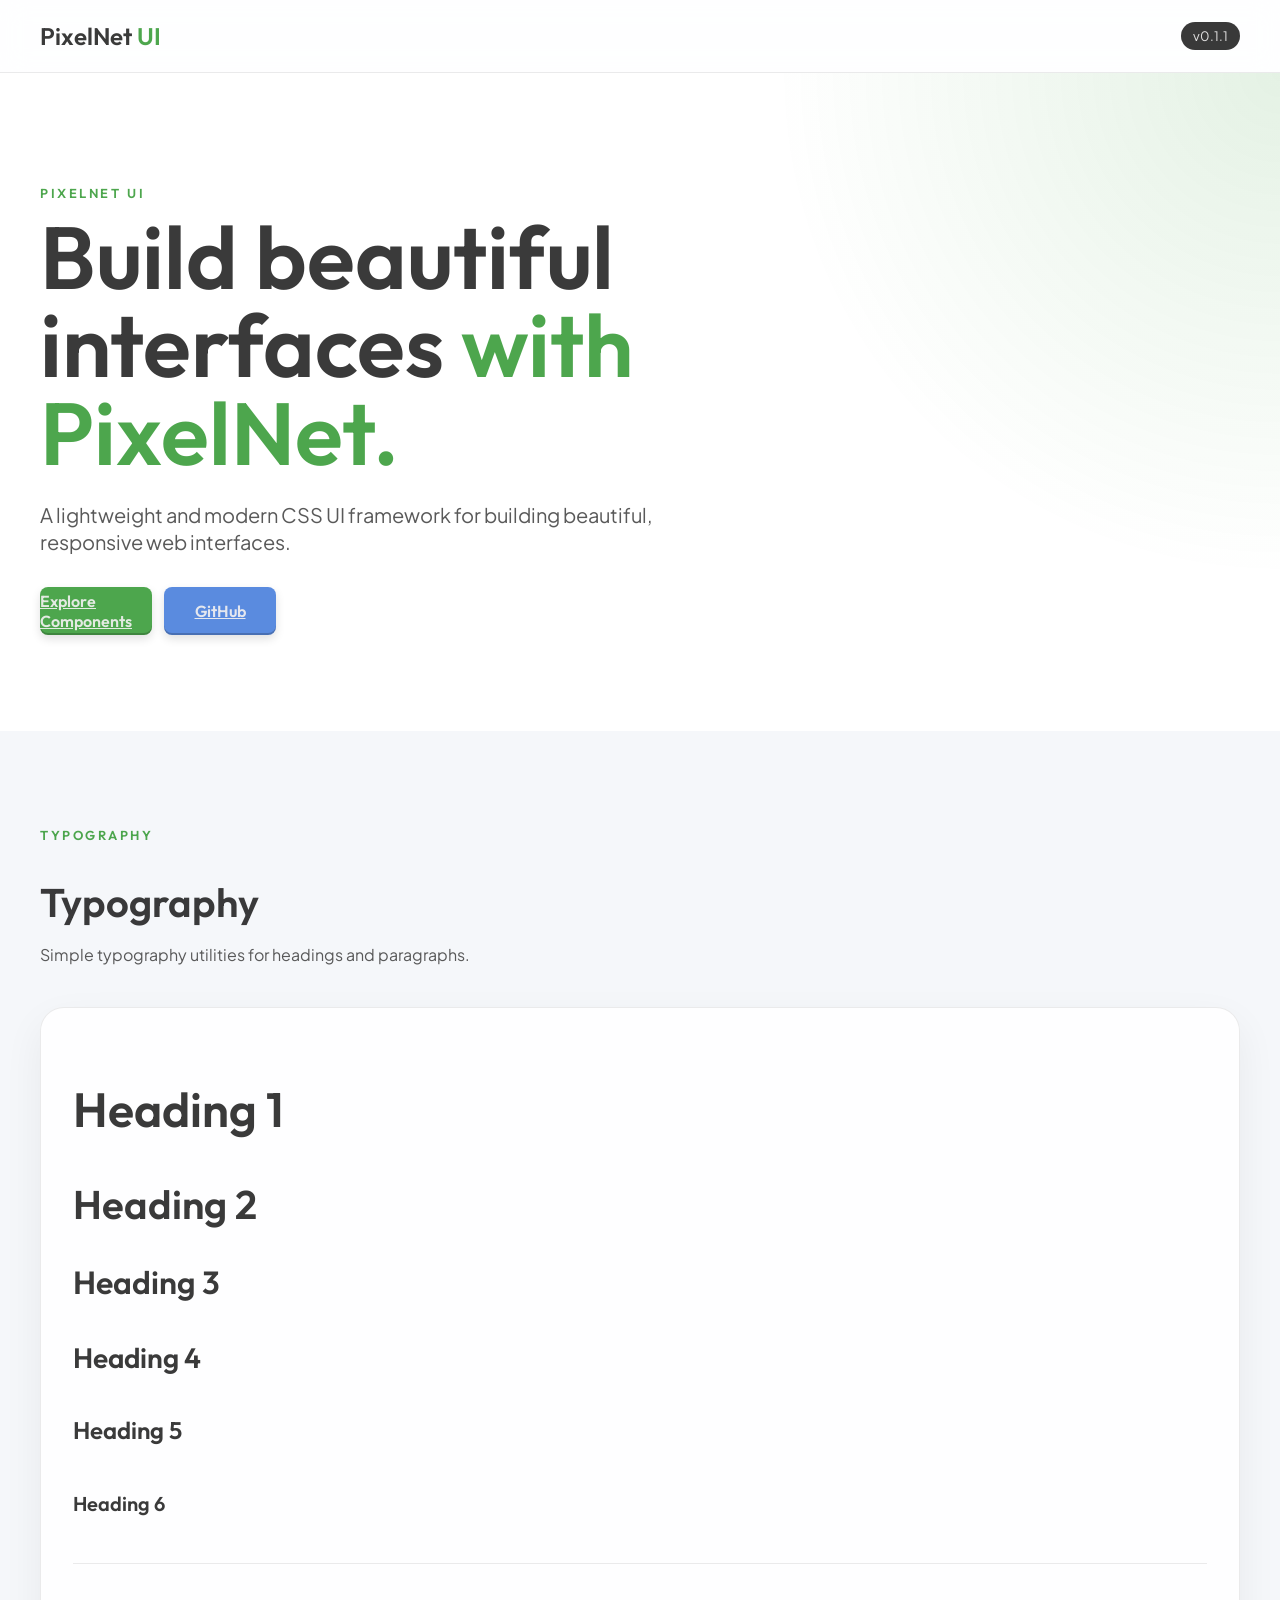
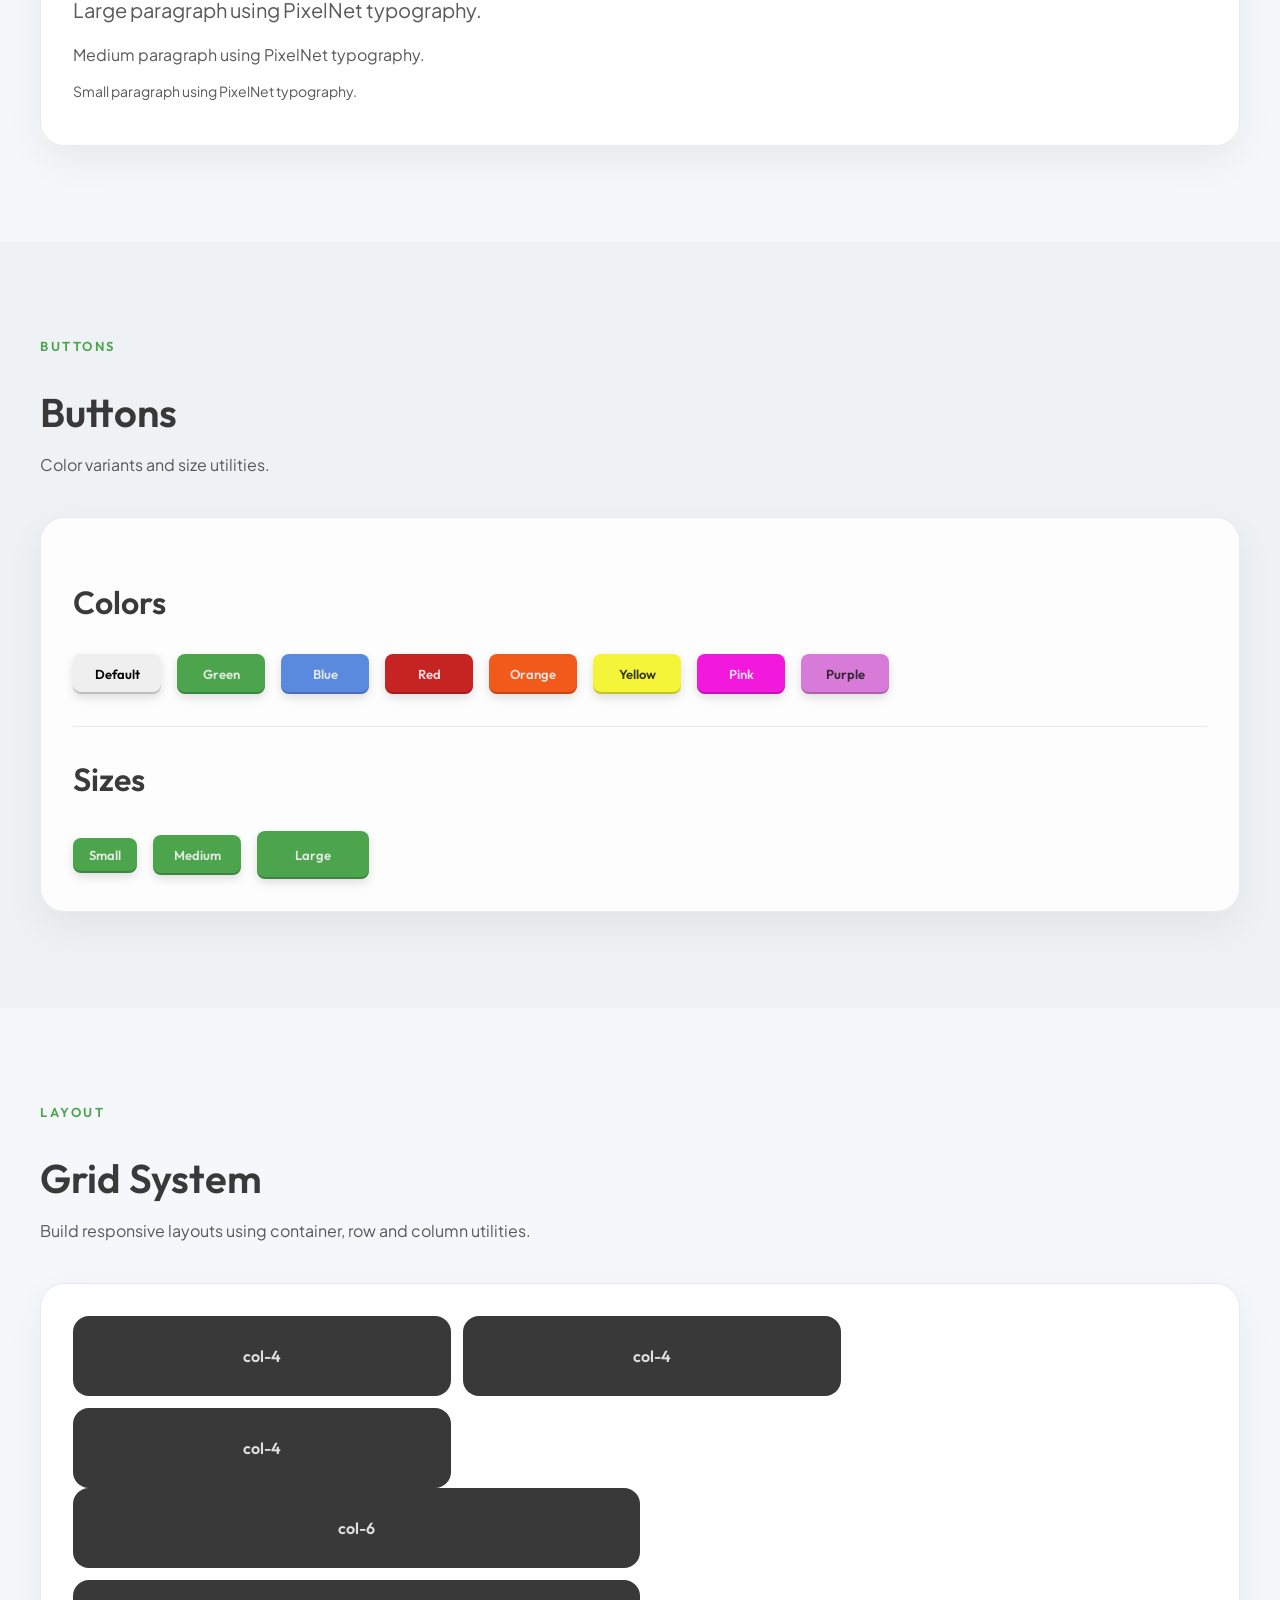
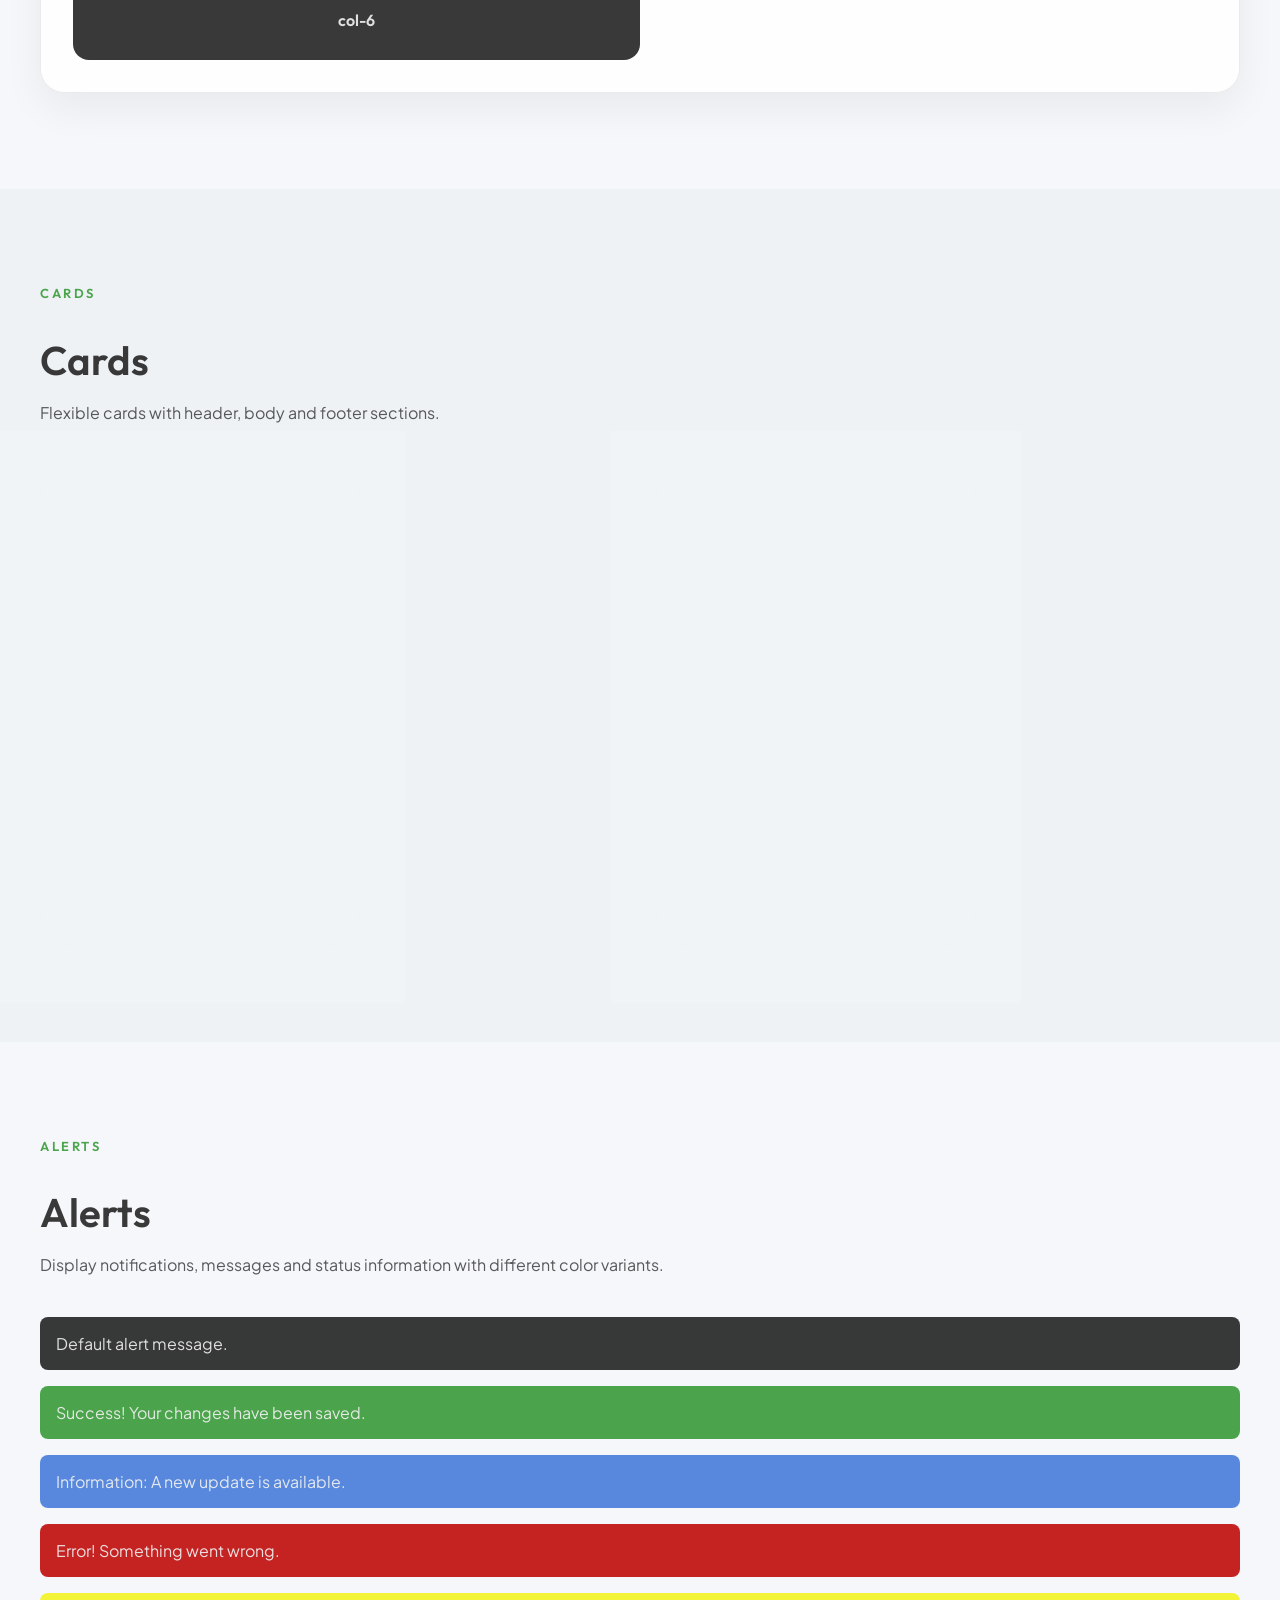
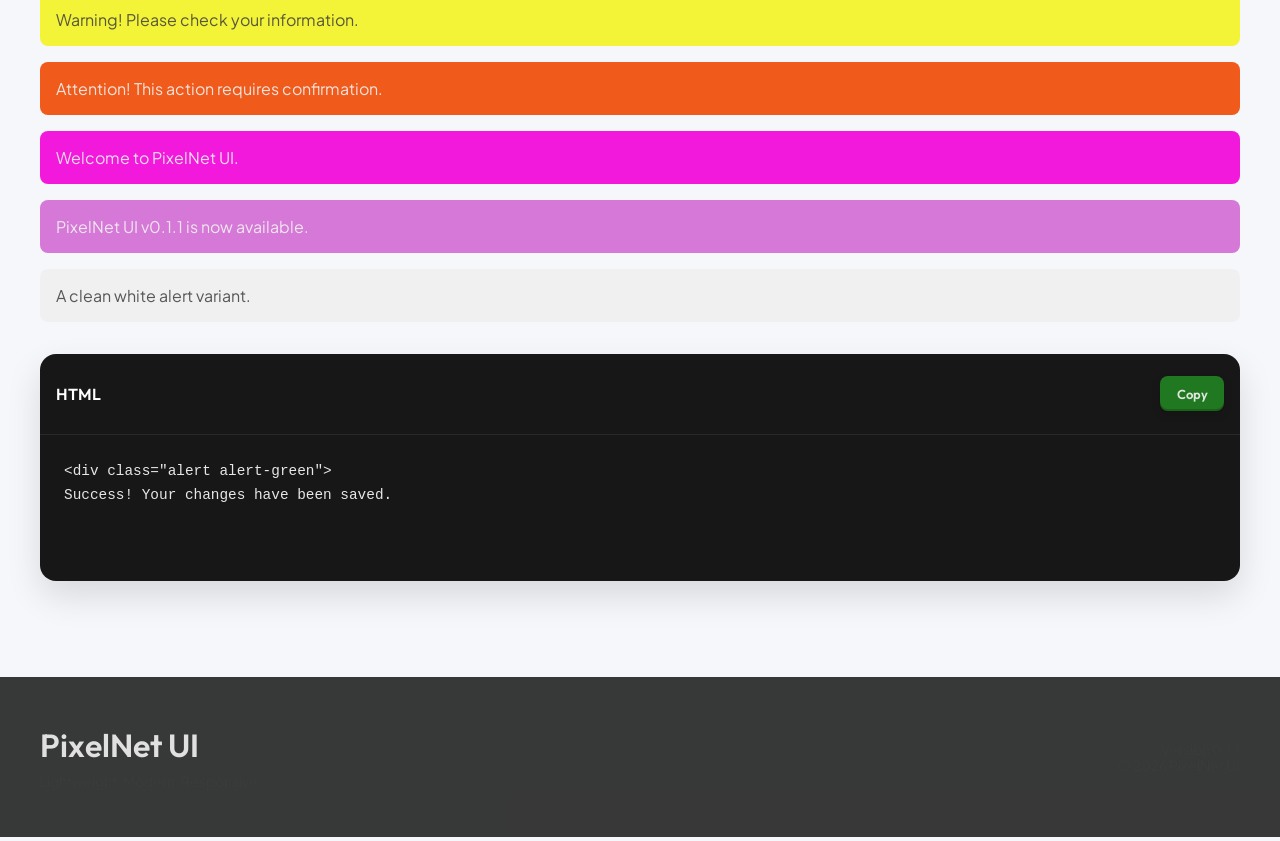
==== commit dd10c371: "Update — v0.1.2 Demo Experience Improvements  The PixelNet UI demo has been upgraded with a cleane" ====
--- a/PN-Lang/PN-EN/PixelNet-demo.html
+++ b/PN-Lang/PN-EN/PixelNet-demo.html
@@ -1,112 +1,578 @@
 <!DOCTYPE html>
+
 <html lang="en">
 
 <head>
 
-    <meta charset="UTF-8">
-
-    <meta name="viewport" content="width=device-width, initial-scale=1.0">
-
-    <title>PixelNet UI</title>
-
-    <link rel="stylesheet" href="PixelNet-main-style.css">
+
+<meta charset="UTF-8">
+<meta name="viewport" content="width=device-width, initial-scale=1.0">
+
+<title>PixelNet UI — Demo</title>
+
+<!-- PixelNet UI Core -->
+<link rel="stylesheet" href="PixelNet-main-style.css">
+
+<!-- Demo Styles -->
+<link rel="stylesheet" href="PixelNet-demo.css">
+
 
 </head>
 
 <body>
 
-    <h1>PixelNet UI</h1>
-    <h2>PixelNet UI</h2>
-    <h3>PixelNet UI</h3>
-    <h4>PixelNet UI</h4>
-    <h5>PixelNet UI</h5>
-    <h6>PixelNet UI</h6>
-
-    <p class="p-lg">PixelNet UI is a modern UI library for the web.</p>
-    <p class="p-lg">PixelNet UI is a modern UI library for the web.</p>
-    <p class="p-lg">PixelNet UI is a modern UI library for the web.</p>
-    <p class="p-lg">PixelNet UI is a modern UI library for the web.</p>
-    <br/>
-    <p class="p-md">PixelNet UI is a modern UI library for the web.</p>
-    <p class="p-md">PixelNet UI is a modern UI library for the web.</p>
-    <p class="p-md">PixelNet UI is a modern UI library for the web.</p>
-    <p class="p-md">PixelNet UI is a modern UI library for the web.</p>
-    <br/>
-    <p class="p-sm">PixelNet UI is a modern UI library for the web.</p>
-    <p class="p-sm">PixelNet UI is a modern UI library for the web.</p>
-    <p class="p-sm">PixelNet UI is a modern UI library for the web.</p>
-    <p class="p-sm">PixelNet UI is a modern UI library for the web.</p>
-    <br/>
-
-    <button class="btn">click!</button>
-    <br/>
-    <br/>
-    <button class="btn btn-green">green</button>
-    <br/>
-    <br/>
-    <button class="btn btn-blue">blue</button>
-    <br/>
-    <br/>
-    <button class="btn btn-red">red</button>
-    <br/>
-    <br/>
-    <button class="btn btn-orange">orange</button>
-    <br/>
-    <br/>
-    <button class="btn btn-yellow">yellow</button>
-    <br/>
-    <br/>
-    <button class="btn btn-pink">pink</button>
-    <br/>
-    <br/>
-    <button class="btn btn-purple">purple</button>
-    <br/>
-    <br/>
-    <button class="btn btn-green b-lg">large button</button>
-    <br/>
-    <br/>
-    <button class="btn btn-green b-md">medium button</button>
-    <br/>
-    <br/>
-    <button class="btn btn-green b-sm">small button</button>
-    <br/>
-    <br/>
-    <br/>
+
+<!-- ==================================================
+     NAVBAR
+     ================================================== -->
+
+<header class="demo-navbar">
+
+    <div class="container demo-nav-container">
+
+        <a href="#" class="demo-logo">
+            PixelNet<span> UI</span>
+        </a>
+
+        <span class="demo-version">
+            v0.1.1
+        </span>
+
+    </div>
+
+</header>
+
+
+<!-- ==================================================
+     HERO
+     ================================================== -->
+
+<main>
+
+    <section class="demo-hero">
+
+        <div class="container">
+
+            <div class="demo-hero-content">
+
+                <p class="demo-eyebrow">
+                    PIXELNET UI
+                </p>
+
+                <h1>
+                    Build beautiful interfaces
+                    <span>with PixelNet.</span>
+                </h1>
+
+                <p class="p-lg demo-hero-text">
+                    A lightweight and modern CSS UI framework
+                    for building beautiful, responsive web interfaces.
+                </p>
+
+                <div class="demo-hero-actions">
+
+                    <a href="#components" class="btn btn-green b-lg">
+                        Explore Components
+                    </a>
+
+                    <a
+                        href="https://github.com/abbasali-code/PixelNet-UI"
+                        class="btn btn-blue b-lg"
+                        target="_blank"
+                        rel="noopener"
+                    >
+                        GitHub
+                    </a>
+
+                </div>
+
+            </div>
+
+        </div>
+
+    </section>
+
+
+    <!-- ==================================================
+         TYPOGRAPHY
+         ================================================== -->
+
+    <section class="demo-section" id="typography">
+
+        <div class="container">
+
+            <div class="demo-section-heading">
+
+                <p class="demo-eyebrow">
+                    TYPOGRAPHY
+                </p>
+
+                <h2>
+                    Typography
+                </h2>
+
+                <p class="p-md">
+                    Simple typography utilities for headings
+                    and paragraphs.
+                </p>
+
+            </div>
+
+
+            <div class="demo-panel">
+
+                <h1>Heading 1</h1>
+                <h2>Heading 2</h2>
+                <h3>Heading 3</h3>
+                <h4>Heading 4</h4>
+                <h5>Heading 5</h5>
+                <h6>Heading 6</h6>
+
+                <div class="demo-divider"></div>
+
+                <p class="p-lg">
+                    Large paragraph using PixelNet typography.
+                </p>
+
+                <p class="p-md">
+                    Medium paragraph using PixelNet typography.
+                </p>
+
+                <p class="p-sm">
+                    Small paragraph using PixelNet typography.
+                </p>
+
+            </div>
+
+        </div>
+
+    </section>
+
+
+    <!-- ==================================================
+         BUTTONS
+         ================================================== -->
+
+    <section class="demo-section demo-section-alt" id="buttons">
+
+        <div class="container">
+
+            <div class="demo-section-heading">
+
+                <p class="demo-eyebrow">
+                    BUTTONS
+                </p>
+
+                <h2>
+                    Buttons
+                </h2>
+
+                <p class="p-md">
+                    Color variants and size utilities.
+                </p>
+
+            </div>
+
+
+            <div class="demo-panel">
+
+                <h3>
+                    Colors
+                </h3>
+
+                <div class="demo-button-row">
+
+                    <button class="btn">
+                        Default
+                    </button>
+
+                    <button class="btn btn-green">
+                        Green
+                    </button>
+
+                    <button class="btn btn-blue">
+                        Blue
+                    </button>
+
+                    <button class="btn btn-red">
+                        Red
+                    </button>
+
+                    <button class="btn btn-orange">
+                        Orange
+                    </button>
+
+                    <button class="btn btn-yellow">
+                        Yellow
+                    </button>
+
+                    <button class="btn btn-pink">
+                        Pink
+                    </button>
+
+                    <button class="btn btn-purple">
+                        Purple
+                    </button>
+
+                </div>
+
+
+                <div class="demo-divider"></div>
+
+
+                <h3>
+                    Sizes
+                </h3>
+
+                <div class="demo-button-row">
+
+                    <button class="btn btn-green b-sm">
+                        Small
+                    </button>
+
+                    <button class="btn btn-green b-md">
+                        Medium
+                    </button>
+
+                    <button class="btn btn-green b-lg">
+                        Large
+                    </button>
+
+                </div>
+
+            </div>
+
+        </div>
+
+    </section>
+
+
+    <!-- ==================================================
+         GRID
+         ================================================== -->
+
+    <section class="demo-section" id="grid">
+
+        <div class="container">
+
+            <div class="demo-section-heading">
+
+                <p class="demo-eyebrow">
+                    LAYOUT
+                </p>
+
+                <h2>
+                    Grid System
+                </h2>
+
+                <p class="p-md">
+                    Build responsive layouts using container,
+                    row and column utilities.
+                </p>
+
+            </div>
+
+
+            <div class="demo-panel">
+
+                <div class="row g-3">
+
+                    <div class="col-4">
+                        <div class="demo-grid-box">
+                            col-4
+                        </div>
+                    </div>
+
+                    <div class="col-4">
+                        <div class="demo-grid-box">
+                            col-4
+                        </div>
+                    </div>
+
+                    <div class="col-4">
+                        <div class="demo-grid-box">
+                            col-4
+                        </div>
+                    </div>
+
+                </div>
+
+
+                <div class="row g-3">
+
+                    <div class="col-6">
+                        <div class="demo-grid-box">
+                            col-6
+                        </div>
+                    </div>
+
+                    <div class="col-6">
+                        <div class="demo-grid-box">
+                            col-6
+                        </div>
+                    </div>
+
+                </div>
+
+            </div>
+
+        </div>
+
+    </section>
+
+
+    <!-- ==================================================
+         CARDS
+         ================================================== -->
+
+    <section class="demo-section demo-section-alt" id="cards">
+
+        <div class="container">
+
+            <div class="demo-section-heading">
+
+                <p class="demo-eyebrow">
+                    CARDS
+                </p>
+
+                <h2>
+                    Cards
+                </h2>
+
+                <p class="p-md">
+                    Flexible cards with header, body and footer sections.
+                </p>
+
+            </div>
+
+
+            <div class="demo-card-grid">
+
+                <div class="card">
+
+                    <div class="card-header">
+
+                        <img
+                            src="assets/image/image.jpg"
+                            alt="PixelNet UI"
+                        >
+
+                    </div>
+
+                    <div class="card-body">
+
+                        <h3>
+                            PixelNet UI
+                        </h3>
+
+                        <p>
+                            A lightweight and modern UI framework
+                            for beautiful web interfaces.
+                        </p>
+
+                    </div>
+
+                    <div class="card-footer">
+
+                        <button class="btn btn-green b-lg">
+                            Learn More
+                        </button>
+
+                    </div>
+
+                </div>
+
+
+                <div class="card">
+
+                    <div class="card-header">
+
+                        <img
+                            src="assets/image/image.jpg"
+                            alt="PixelNet Components"
+                        >
+
+                    </div>
+
+                    <div class="card-body">
+
+                        <h3>
+                            Components
+                        </h3>
+
+                        <p>
+                            Reusable components designed to work
+                            together with the PixelNet system.
+                        </p>
+
+                    </div>
+
+                    <div class="card-footer">
+
+                        <button class="btn btn-blue b-lg">
+                            Explore
+                        </button>
+
+                    </div>
+
+                </div>
+
+            </div>
+
+        </div>
+
+    </section>
+
+
+    <!-- ==================================================
+         ALERTS
+         ================================================== -->
+
+    <section class="demo-section" id="alerts">
+
+        <div class="container">
+
+            <div class="demo-section-heading">
+
+                <p class="demo-eyebrow">
+                    ALERTS
+                </p>
+
+                <h2>
+                    Alerts
+                </h2>
+
+                <p class="p-md">
+                    Display notifications, messages and status
+                    information with different color variants.
+                </p>
+
+            </div>
+
+
+            <div class="demo-alert-list">
+
+                <div class="alert">
+                    Default alert message.
+                </div>
+
+                <div class="alert alert-green">
+                    Success! Your changes have been saved.
+                </div>
+
+                <div class="alert alert-blue">
+                    Information: A new update is available.
+                </div>
+
+                <div class="alert alert-red">
+                    Error! Something went wrong.
+                </div>
+
+                <div class="alert alert-yellow">
+                    Warning! Please check your information.
+                </div>
+
+                <div class="alert alert-orange">
+                    Attention! This action requires confirmation.
+                </div>
+
+                <div class="alert alert-pink">
+                    Welcome to PixelNet UI.
+                </div>
+
+                <div class="alert alert-purple">
+                    PixelNet UI v0.1.1 is now available.
+                </div>
+
+                <div class="alert alert-white">
+                    A clean white alert variant.
+                </div>
+
+            </div>
+
+
+            <!-- ALERT CODE -->
+
+            <div class="demo-code-box">
+
+                <div class="demo-code-header">
+
+                    <span>
+                        HTML
+                    </span>
+
+                    <button
+                        class="btn btn-green b-sm demo-copy-btn"
+                        data-copy="alert-code"
+                    >
+                        Copy
+                    </button>
+
+                </div>
+
+                <pre id="alert-code"><code>&lt;div class="alert alert-green"&gt;
+Success! Your changes have been saved.
+
+
+</div></code></pre>
+
+
+            </div>
+
+        </div>
+
+    </section>
+
+
+</main>
+
+
+<!-- ==================================================
+     FOOTER
+     ================================================== -->
+
+<footer class="demo-footer">
+
     <div class="container">
-    <div class="row g-4">
-    <div class="col-6">
-    Lorem ipsum dolor sit, amet consectetur adipisicing elit. Iste deleniti placeat vel corporis atque at unde sit alias veniam, iure vitae fugit, quam, sint quibusdam quod recusandae quisquam autem pariatur?
+
+        <div class="demo-footer-content">
+
+            <div>
+
+                <h3>
+                    PixelNet UI
+                </h3>
+
+                <p class="p-sm">
+                    Lightweight. Modern. Responsive.
+                </p>
+
+            </div>
+
+
+            <div class="demo-footer-meta">
+
+                <p class="p-sm">
+                    Version 0.1.1
+                </p>
+
+                <p class="p-sm">
+                    © 2026 PixelNet UI
+                </p>
+
+            </div>
+
+        </div>
+
     </div>
-    <div class="col-6">
-    Lorem ipsum, dolor sit amet consectetur adipisicing elit. Maxime ea quam aliquam voluptate fugiat quidem error nulla est minima blanditiis, corporis quo, non laudantium assumenda modi laboriosam dolores similique illo.
-    </div>
-    </div>
-    </div>
-    <br/>
-    <br/>
-    <br/>
-    <div class="card">
-    <div class="card-header">
-    <img src="assets/image/image.jpg">
-    </div>
-    <div class="card-body">
-    <h3>hello</h3>
-    <p>Lorem ipsum dolor sit, amet consectetur adipisicing elit. Error, ipsum? Maxime rem molestiae totam odio aliquid deserunt, voluptatibus eius, expedita minus, laboriosam assumenda corrupti fuga? Hic et similique possimus soluta?</p>
-    </div>
-    <div class="card-footer">
-    <button class="btn btn-green b-lg">buy now !</button>
-    </div>
-    </div>
-    <br/>
-    <br/>
-    <div class="alert">Would you like to install node modules for this project?</div>
-    <div class="alert alert-green">Would you like to install node modules for this project?</div>
-    <div class="alert alert-blue">Would you like to install node modules for this project?</div>
-    <div class="alert alert-red">Would you like to install node modules for this project?</div>
-    <div class="alert alert-yellow">Would you like to install node modules for this project?</div>
-    <div class="alert alert-orange">Would you like to install node modules for this project?</div>
-    <div class="alert alert-pink">Would you like to install node modules for this project?</div>
-    <div class="alert alert-purple">Would you like to install node modules for this project?</div>
-    <div class="alert alert-white">Would you like to install node modules for this project?</div>
+
+</footer>
+
+
+<!-- Demo JavaScript -->
+<script src="PixelNet-demo.js" defer></script>
+
+
 </body>
-</html>+
+</html>
--- a/PN-Lang/PN-EN/PixelNet-demo.css
+++ b/PN-Lang/PN-EN/PixelNet-demo.css
@@ -0,0 +1,384 @@
+/* ==================================================
+PIXELNET UI — DEMO STYLES
+================================================== */
+
+/* ==================================================
+GLOBAL
+================================================== */
+
+html {
+  scroll-behavior: smooth;
+}
+
+body {
+  margin: 0;
+  background: #f5f7fa;
+}
+
+/* ==================================================
+NAVBAR
+================================================== */
+
+.demo-navbar {
+  position: sticky;
+  top: 0;
+  z-index: 1000;
+
+  background: rgba(255, 255, 255, 0.88);
+
+  backdrop-filter: blur(14px);
+  -webkit-backdrop-filter: blur(14px);
+
+  border-bottom: 1px solid rgba(0, 0, 0, 0.08);
+}
+
+.demo-nav-container {
+  min-height: 4.5rem;
+
+  display: flex;
+  align-items: center;
+  justify-content: space-between;
+}
+
+.demo-logo {
+  text-decoration: none;
+
+  color: var(--pn-black);
+
+  font-family: var(--pn-title-font);
+  font-weight: var(--pn-title-weight);
+
+  font-size: 1.5rem;
+}
+
+.demo-logo span {
+  color: var(--pn-green);
+}
+
+.demo-version {
+  padding: 0.35rem 0.75rem;
+
+  border-radius: 999px;
+
+  background: var(--pn-black);
+  color: var(--pn-white);
+
+  font-family: var(--pn-text-font);
+  font-size: 0.8rem;
+}
+
+/* ==================================================
+HERO
+================================================== */
+
+.demo-hero {
+  padding: 7rem 0 6rem;
+
+  background:
+    radial-gradient(
+      circle at top right,
+      rgba(35, 145, 35, 0.12),
+      transparent 35%
+    ),
+    #ffffff;
+}
+
+.demo-hero-content {
+  max-width: 850px;
+}
+
+.demo-eyebrow {
+  margin: 0 0 0.75rem;
+
+  color: var(--pn-green);
+
+  font-family: var(--pn-title-font);
+  font-weight: var(--pn-title-weight);
+
+  font-size: 0.8rem;
+  letter-spacing: 0.16rem;
+}
+
+.demo-hero h1 {
+  max-width: 800px;
+
+  margin: 0;
+
+  font-size: clamp(2.8rem, 7vw, 5.5rem);
+  line-height: 1;
+}
+
+.demo-hero h1 span {
+  color: var(--pn-green);
+}
+
+.demo-hero-text {
+  max-width: 650px;
+  margin: 1.5rem 0;
+}
+
+.demo-hero-actions {
+  display: flex;
+  flex-wrap: wrap;
+
+  gap: 0.75rem;
+
+  margin-top: 2rem;
+}
+
+/* ==================================================
+SECTIONS
+================================================== */
+
+.demo-section {
+  padding: 6rem 0;
+}
+
+.demo-section-alt {
+  background: #eef2f5;
+}
+
+.demo-section-heading {
+  max-width: 700px;
+  margin-bottom: 2.5rem;
+}
+
+.demo-section-heading h2 {
+  margin-bottom: 0.75rem;
+}
+
+/* ==================================================
+PANEL
+================================================== */
+
+.demo-panel {
+  padding: 2rem;
+
+  border: 1px solid rgba(0, 0, 0, 0.08);
+  border-radius: 1.5rem;
+
+  background: rgba(255, 255, 255, 0.85);
+
+  box-shadow: 0 15px 40px rgba(0, 0, 0, 0.06);
+}
+
+.demo-divider {
+  width: 100%;
+  height: 1px;
+
+  margin: 2rem 0;
+
+  background: rgba(0, 0, 0, 0.08);
+}
+
+/* ==================================================
+BUTTONS
+================================================== */
+
+.demo-button-row {
+  display: flex;
+  flex-wrap: wrap;
+
+  align-items: center;
+
+  gap: 1rem;
+}
+
+/* ==================================================
+GRID
+================================================== */
+
+.demo-grid-example {
+  display: flex;
+  flex-direction: column;
+
+  gap: 1rem;
+}
+
+.demo-grid-box {
+  min-height: 5rem;
+
+  display: flex;
+  align-items: center;
+  justify-content: center;
+
+  border-radius: 1rem;
+
+  background: var(--pn-black);
+  color: var(--pn-white);
+
+  font-family: var(--pn-title-font);
+}
+
+/* ==================================================
+CARDS
+================================================== */
+
+.demo-card-grid {
+  display: grid;
+
+  grid-template-columns: repeat(2, minmax(0, 1fr));
+
+  gap: 2rem;
+}
+
+.demo-card-grid .card {
+  margin: 0;
+}
+
+/* ==================================================
+ALERTS
+================================================== */
+
+.demo-alert-list {
+  display: flex;
+  flex-direction: column;
+
+  gap: 1rem;
+
+  margin-bottom: 2rem;
+}
+
+.demo-alert-list .alert {
+  margin: 0;
+}
+
+/* ==================================================
+CODE BOX
+================================================== */
+
+.demo-code-box {
+  overflow: hidden;
+
+  border-radius: 1rem;
+
+  background: #171717;
+
+  box-shadow: 0 15px 35px rgba(0, 0, 0, 0.12);
+}
+
+.demo-code-header {
+  min-height: 3.5rem;
+
+  display: flex;
+  align-items: center;
+  justify-content: space-between;
+
+  padding: 0.75rem 1rem;
+
+  border-bottom: 1px solid rgba(255, 255, 255, 0.08);
+
+  color: #ffffff;
+
+  font-family: var(--pn-title-font);
+}
+
+.demo-code-header .btn {
+  margin: 0;
+}
+
+.demo-copy-btn.copied {
+  opacity: 0.75;
+}
+
+.demo-code-box pre {
+  overflow-x: auto;
+
+  margin: 0;
+  padding: 1.5rem;
+
+  color: #e7e7e7;
+
+  font-family: Consolas, "Courier New", monospace;
+
+  font-size: 0.9rem;
+  line-height: 1.7;
+}
+
+/* ==================================================
+FOOTER
+================================================== */
+
+.demo-footer {
+  padding: 3rem 0;
+
+  background: var(--pn-black);
+  color: var(--pn-white);
+}
+
+.demo-footer-content {
+  display: flex;
+  align-items: center;
+  justify-content: space-between;
+
+  gap: 2rem;
+}
+
+.demo-footer h3 {
+  margin: 0 0 0.5rem;
+
+  color: var(--pn-white);
+}
+
+.demo-footer p {
+  margin: 0;
+}
+
+.demo-footer-meta {
+  text-align: right;
+}
+
+/* ==================================================
+RESPONSIVE
+================================================== */
+
+@media (max-width: 768px) {
+  .demo-hero {
+    padding: 5rem 0 4rem;
+  }
+
+  .demo-section {
+    padding: 4rem 0;
+  }
+
+  .demo-panel {
+    padding: 1.25rem;
+  }
+
+  .demo-card-grid {
+    grid-template-columns: 1fr;
+  }
+
+  .demo-footer-content {
+    flex-direction: column;
+    align-items: flex-start;
+  }
+
+  .demo-footer-meta {
+    text-align: left;
+  }
+}
+
+@media (max-width: 576px) {
+  .demo-nav-container {
+    min-height: 4rem;
+  }
+
+  .demo-logo {
+    font-size: 1.25rem;
+  }
+
+  .demo-hero h1 {
+    font-size: 2.8rem;
+  }
+
+  .demo-hero-actions {
+    flex-direction: column;
+    align-items: flex-start;
+  }
+
+  .demo-button-row {
+    flex-direction: column;
+    align-items: flex-start;
+  }
+}
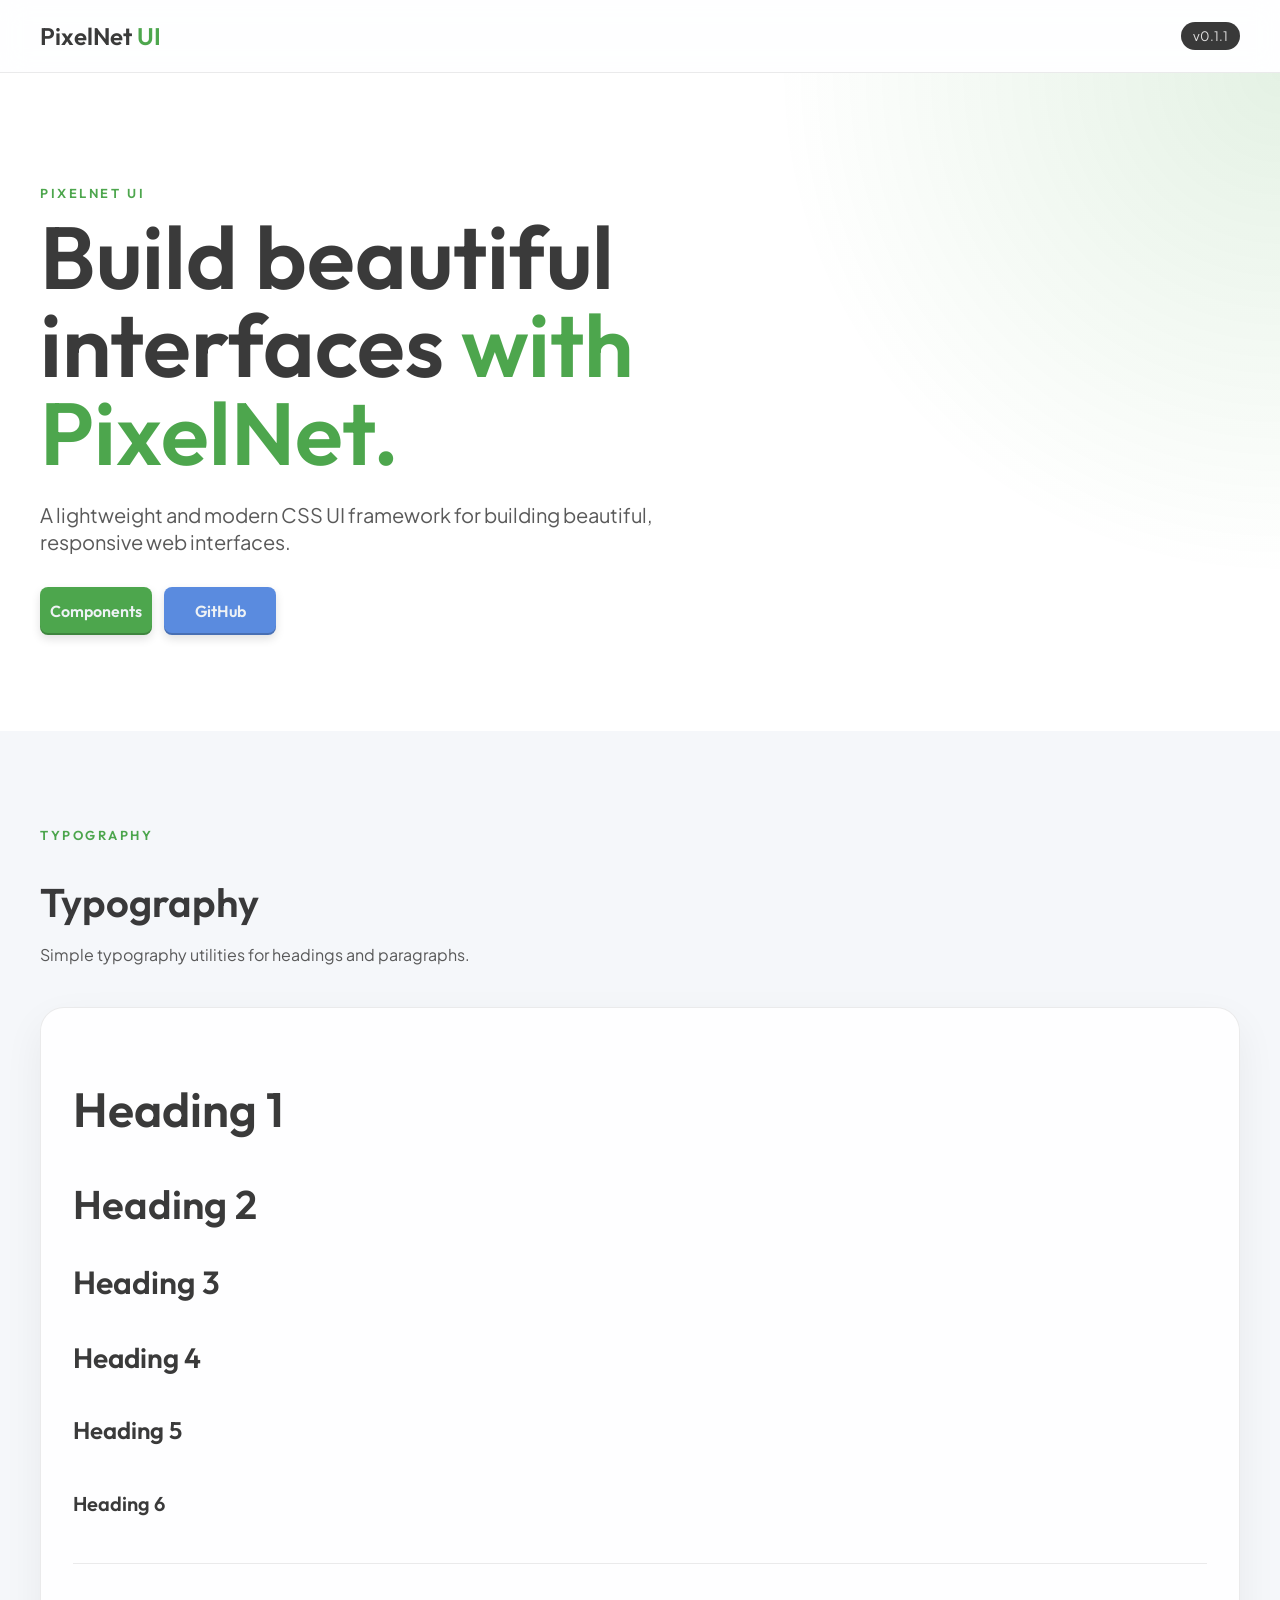
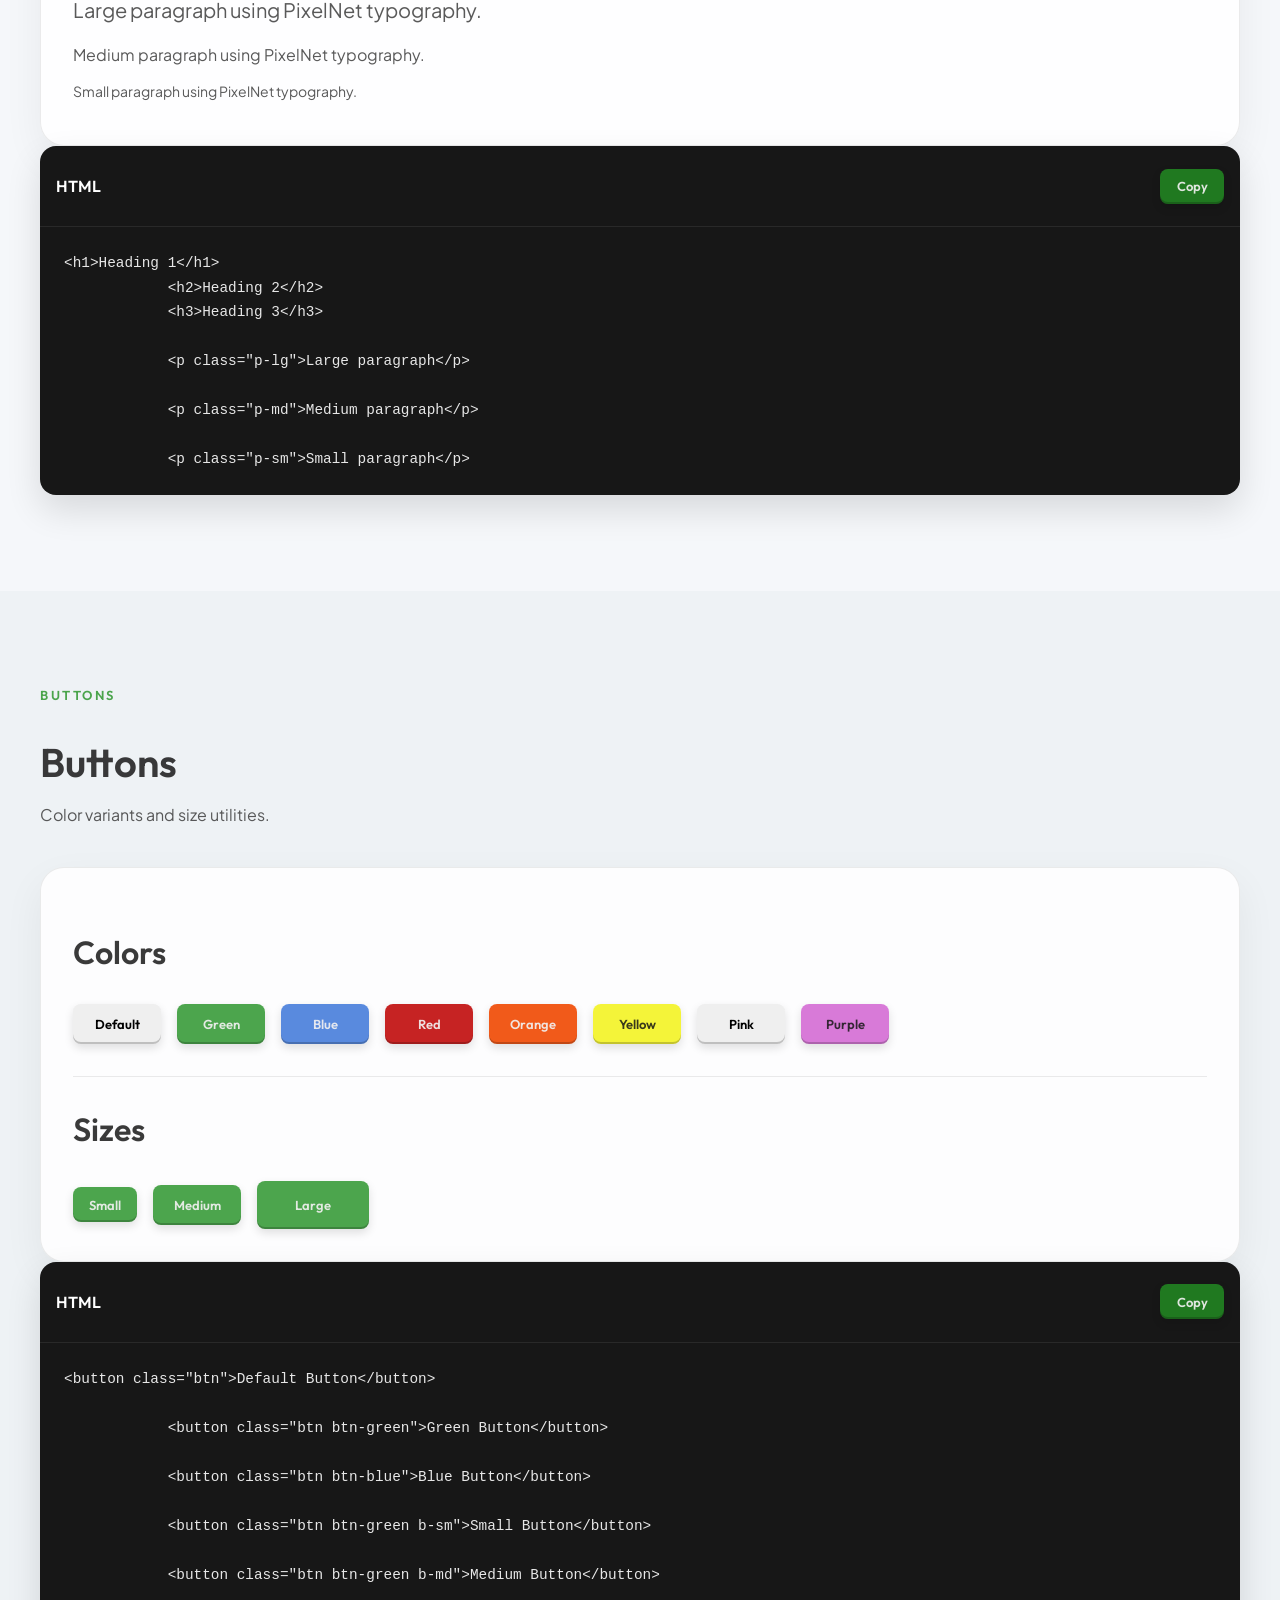
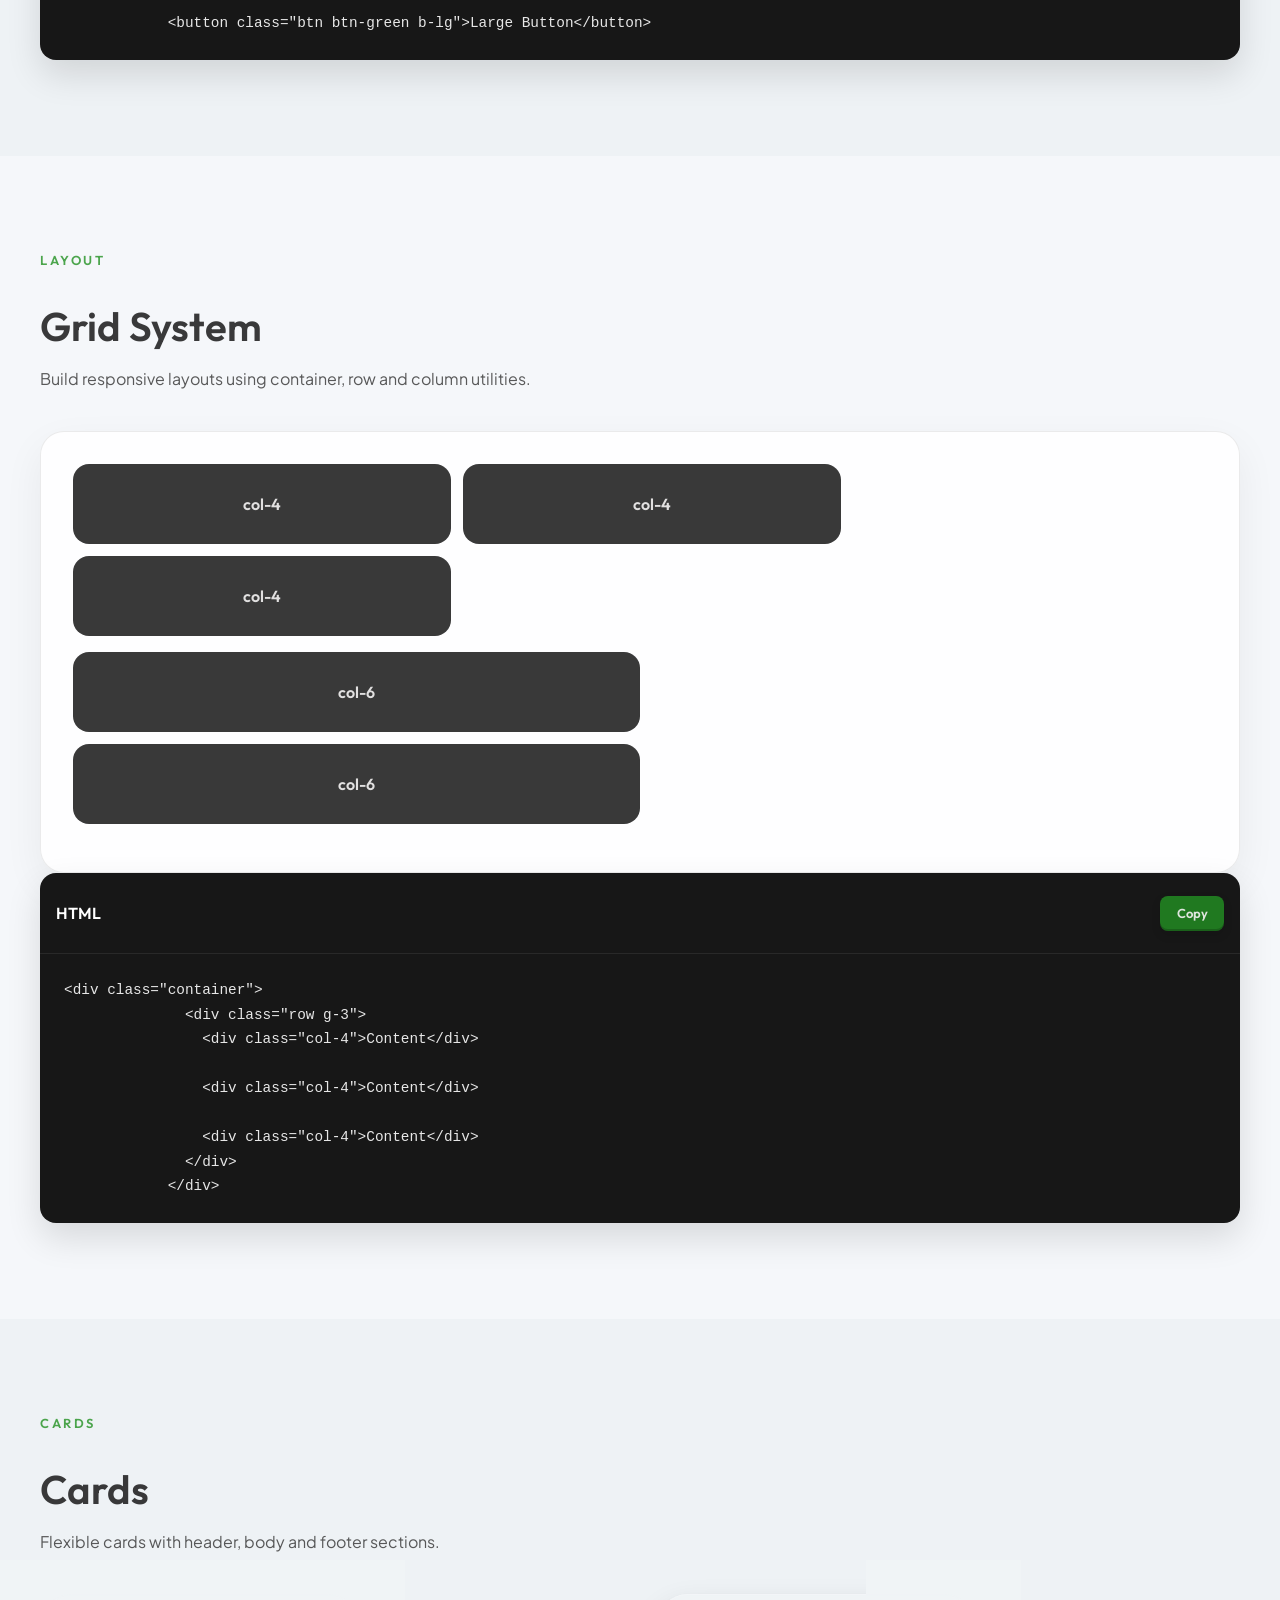
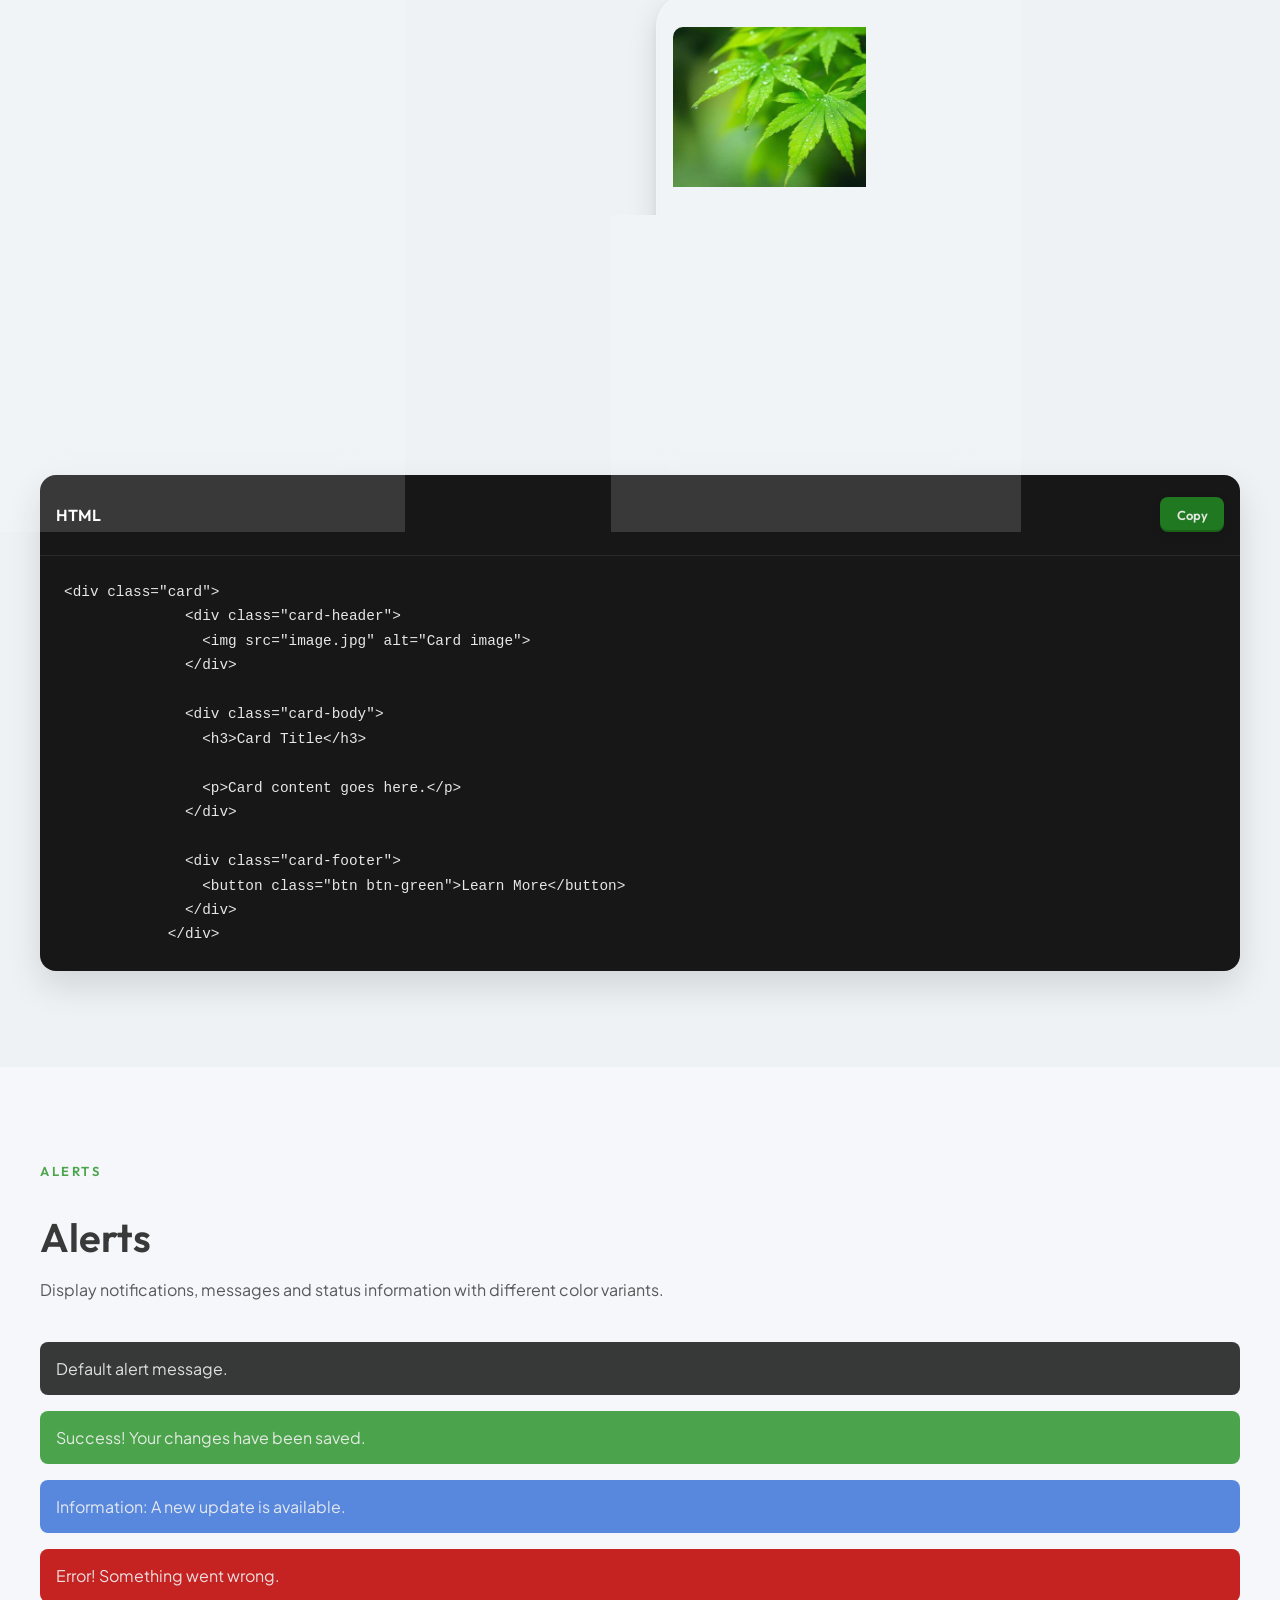
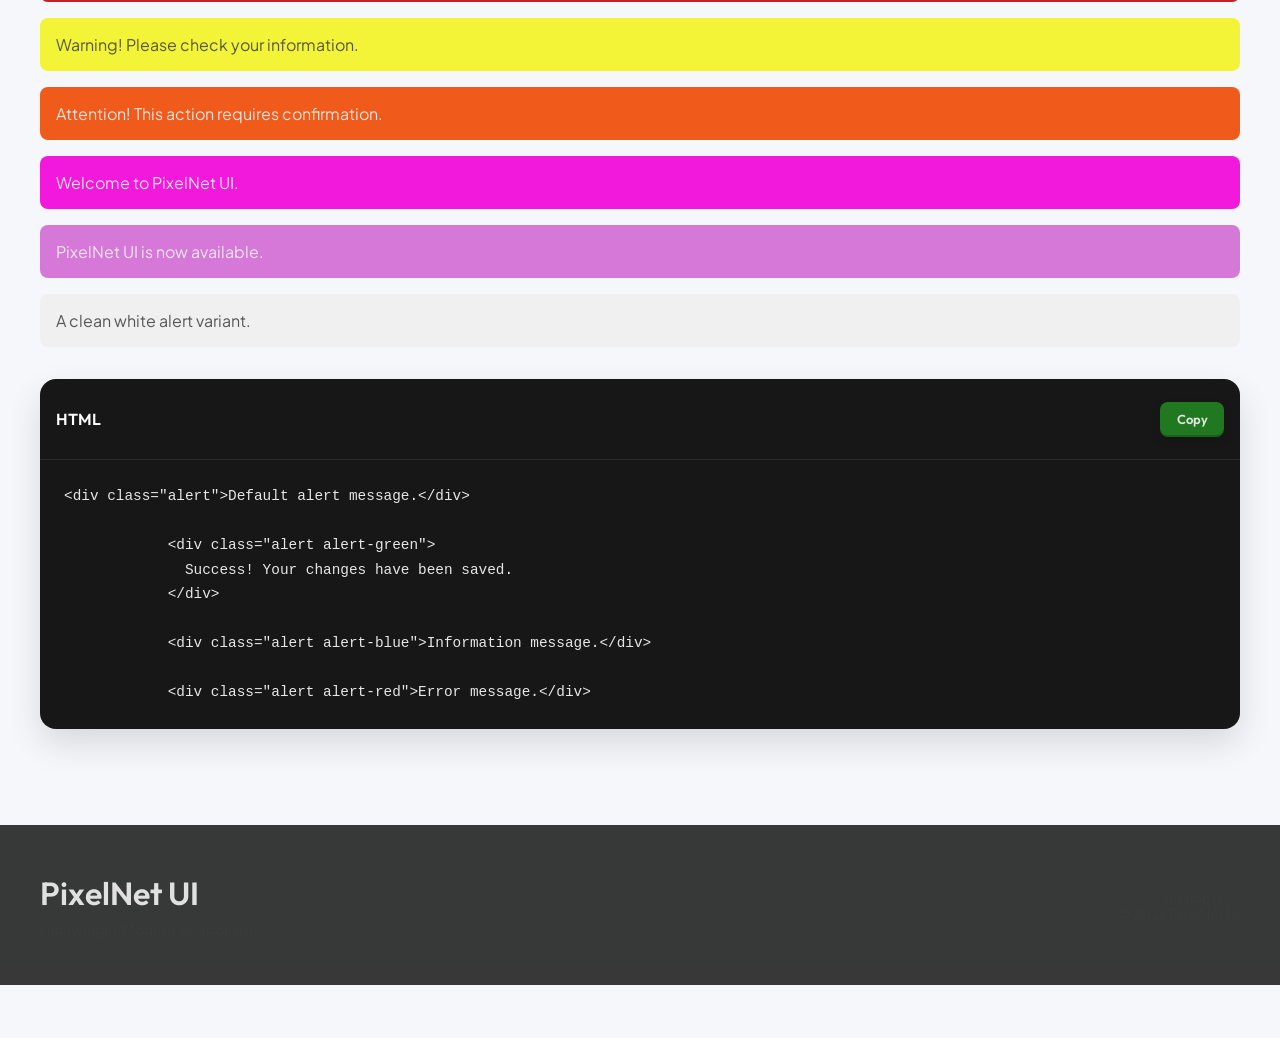
==== commit 036f66ab: "Update — v0.1.5 Demo Fixes & Code Copy Improvements  Fixed several issues in the PixelNet UI demo," ====
--- a/PN-Lang/PN-EN/PixelNet-demo.html
+++ b/PN-Lang/PN-EN/PixelNet-demo.html
@@ -1,578 +1,494 @@
-<!DOCTYPE html>
+<!doctype html>
 
 <html lang="en">
-
-<head>
-
-
-<meta charset="UTF-8">
-<meta name="viewport" content="width=device-width, initial-scale=1.0">
-
-<title>PixelNet UI — Demo</title>
-
-<!-- PixelNet UI Core -->
-<link rel="stylesheet" href="PixelNet-main-style.css">
-
-<!-- Demo Styles -->
-<link rel="stylesheet" href="PixelNet-demo.css">
-
-
-</head>
-
-<body>
-
-
-<!-- ==================================================
+  <head>
+    <meta charset="UTF-8" />
+
+    <meta name="viewport" content="width=device-width, initial-scale=1.0" />
+
+    <title>PixelNet UI — Demo</title>
+
+    <!-- PixelNet UI Core -->
+    <link rel="stylesheet" href="PixelNet-main-style.css" />
+
+    <!-- Demo Styles -->
+    <link rel="stylesheet" href="PixelNet-demo.css" />
+  </head>
+
+  <body>
+    <!-- ==================================================
      NAVBAR
-     ================================================== -->
-
-<header class="demo-navbar">
-
-    <div class="container demo-nav-container">
-
-        <a href="#" class="demo-logo">
-            PixelNet<span> UI</span>
-        </a>
-
-        <span class="demo-version">
-            v0.1.1
-        </span>
-
-    </div>
-
-</header>
-
-
-<!-- ==================================================
+================================================== -->
+
+    <header class="demo-navbar">
+      <div class="container demo-nav-container">
+        <a href="#" class="demo-logo"> PixelNet<span> UI</span> </a>
+
+        <span class="demo-version"> v0.1.1 </span>
+      </div>
+    </header>
+
+    <!-- ==================================================
      HERO
-     ================================================== -->
-
-<main>
-
-    <section class="demo-hero">
-
-        <div class="container">
-
-            <div class="demo-hero-content">
-
-                <p class="demo-eyebrow">
-                    PIXELNET UI
+================================================== -->
+
+    <main>
+      <section class="demo-hero">
+        <div class="container">
+          <div class="demo-hero-content">
+            <p class="demo-eyebrow">PIXELNET UI</p>
+
+            <h1>
+              Build beautiful interfaces
+              <span>with PixelNet.</span>
+            </h1>
+
+            <p class="p-lg demo-hero-text">
+              A lightweight and modern CSS UI framework for building beautiful,
+              responsive web interfaces.
+            </p>
+
+            <div class="demo-hero-actions">
+              <a href="#components" class="btn btn-green b-lg"> Components </a>
+
+              <a
+                href="https://github.com/abbasali-code/PixelNet-UI"
+                class="btn btn-blue b-lg"
+                target="_blank"
+                rel="noopener"
+              >
+                GitHub
+              </a>
+            </div>
+          </div>
+        </div>
+      </section>
+
+      <!-- ==================================================
+     TYPOGRAPHY
+================================================== -->
+
+      <section class="demo-section" id="typography">
+        <div class="container">
+          <div class="demo-section-heading">
+            <p class="demo-eyebrow">TYPOGRAPHY</p>
+
+            <h2>Typography</h2>
+
+            <p class="p-md">
+              Simple typography utilities for headings and paragraphs.
+            </p>
+          </div>
+
+          <!-- TYPOGRAPHY PREVIEW -->
+
+          <div class="demo-panel">
+            <h1>Heading 1</h1>
+            <h2>Heading 2</h2>
+            <h3>Heading 3</h3>
+            <h4>Heading 4</h4>
+            <h5>Heading 5</h5>
+            <h6>Heading 6</h6>
+
+            <div class="demo-divider"></div>
+
+            <p class="p-lg">Large paragraph using PixelNet typography.</p>
+
+            <p class="p-md">Medium paragraph using PixelNet typography.</p>
+
+            <p class="p-sm">Small paragraph using PixelNet typography.</p>
+          </div>
+
+          <!-- TYPOGRAPHY CODE -->
+
+          <div class="demo-code-box">
+            <div class="demo-code-header">
+              <span>HTML</span>
+
+              <button
+                class="btn btn-green b-sm demo-copy-btn"
+                data-copy="typography-code"
+              >
+                Copy
+              </button>
+            </div>
+
+            <pre
+              class="demo-code-preview"
+            ><code id="typography-code"></code></pre>
+          </div>
+
+          <template id="typography-code-template">
+            <h1>Heading 1</h1>
+            <h2>Heading 2</h2>
+            <h3>Heading 3</h3>
+
+            <p class="p-lg">Large paragraph</p>
+
+            <p class="p-md">Medium paragraph</p>
+
+            <p class="p-sm">Small paragraph</p>
+          </template>
+        </div>
+      </section>
+
+      <!-- ==================================================
+     BUTTONS
+================================================== -->
+
+      <section class="demo-section demo-section-alt" id="buttons">
+        <div class="container">
+          <div class="demo-section-heading">
+            <p class="demo-eyebrow">BUTTONS</p>
+
+            <h2>Buttons</h2>
+
+            <p class="p-md">Color variants and size utilities.</p>
+          </div>
+
+          <!-- BUTTON PREVIEW -->
+
+          <div class="demo-panel">
+            <h3>Colors</h3>
+
+            <div class="demo-button-row">
+              <button class="btn">Default</button>
+
+              <button class="btn btn-green">Green</button>
+
+              <button class="btn btn-blue">Blue</button>
+
+              <button class="btn btn-red">Red</button>
+
+              <button class="btn btn-orange">Orange</button>
+
+              <button class="btn btn-yellow">Yellow</button>
+
+              <button class="btn">Pink</button>
+
+              <button class="btn btn-purple">Purple</button>
+            </div>
+
+            <div class="demo-divider"></div>
+
+            <h3>Sizes</h3>
+
+            <div class="demo-button-row">
+              <button class="btn btn-green b-sm">Small</button>
+
+              <button class="btn btn-green b-md">Medium</button>
+
+              <button class="btn btn-green b-lg">Large</button>
+            </div>
+          </div>
+
+          <!-- BUTTON CODE -->
+
+          <div class="demo-code-box">
+            <div class="demo-code-header">
+              <span>HTML</span>
+
+              <button
+                class="btn btn-green b-sm demo-copy-btn"
+                data-copy="button-code"
+              >
+                Copy
+              </button>
+            </div>
+
+            <pre class="demo-code-preview"><code id="button-code"></code></pre>
+          </div>
+
+          <template id="button-code-template">
+            <button class="btn">Default Button</button>
+
+            <button class="btn btn-green">Green Button</button>
+
+            <button class="btn btn-blue">Blue Button</button>
+
+            <button class="btn btn-green b-sm">Small Button</button>
+
+            <button class="btn btn-green b-md">Medium Button</button>
+
+            <button class="btn btn-green b-lg">Large Button</button>
+          </template>
+        </div>
+      </section>
+
+      <!-- ==================================================
+     GRID
+================================================== -->
+
+      <section class="demo-section" id="grid">
+        <div class="container">
+          <div class="demo-section-heading">
+            <p class="demo-eyebrow">LAYOUT</p>
+
+            <h2>Grid System</h2>
+
+            <p class="p-md">
+              Build responsive layouts using container, row and column
+              utilities.
+            </p>
+          </div>
+
+          <!-- GRID PREVIEW -->
+
+          <div class="demo-panel">
+            <div class="row g-3 demo-grid-row">
+              <div class="col-4">
+                <div class="demo-grid-box">col-4</div>
+              </div>
+
+              <div class="col-4">
+                <div class="demo-grid-box">col-4</div>
+              </div>
+
+              <div class="col-4">
+                <div class="demo-grid-box">col-4</div>
+              </div>
+            </div>
+
+            <div class="row g-3 demo-grid-row">
+              <div class="col-6">
+                <div class="demo-grid-box">col-6</div>
+              </div>
+
+              <div class="col-6">
+                <div class="demo-grid-box">col-6</div>
+              </div>
+            </div>
+          </div>
+
+          <!-- GRID CODE -->
+
+          <div class="demo-code-box">
+            <div class="demo-code-header">
+              <span>HTML</span>
+
+              <button
+                class="btn btn-green b-sm demo-copy-btn"
+                data-copy="grid-code"
+              >
+                Copy
+              </button>
+            </div>
+
+            <pre class="demo-code-preview"><code id="grid-code"></code></pre>
+          </div>
+
+          <template id="grid-code-template">
+            <div class="container">
+              <div class="row g-3">
+                <div class="col-4">Content</div>
+
+                <div class="col-4">Content</div>
+
+                <div class="col-4">Content</div>
+              </div>
+            </div>
+          </template>
+        </div>
+      </section>
+
+      <!-- ==================================================
+     CARDS
+================================================== -->
+
+      <section class="demo-section demo-section-alt" id="cards">
+        <div class="container">
+          <div class="demo-section-heading">
+            <p class="demo-eyebrow">CARDS</p>
+
+            <h2>Cards</h2>
+
+            <p class="p-md">
+              Flexible cards with header, body and footer sections.
+            </p>
+          </div>
+
+          <!-- CARD PREVIEW -->
+
+          <div class="demo-card-grid">
+            <div class="card">
+              <div class="card-header">
+                <img src="assets/image/image.jpg" alt="PixelNet UI" />
+              </div>
+
+              <div class="card-body">
+                <h3>PixelNet UI</h3>
+
+                <p>
+                  A lightweight and modern UI framework for beautiful web
+                  interfaces.
                 </p>
-
-                <h1>
-                    Build beautiful interfaces
-                    <span>with PixelNet.</span>
-                </h1>
-
-                <p class="p-lg demo-hero-text">
-                    A lightweight and modern CSS UI framework
-                    for building beautiful, responsive web interfaces.
+              </div>
+
+              <div class="card-footer">
+                <button class="btn btn-green b-lg">Learn More</button>
+              </div>
+            </div>
+
+            <div class="card">
+              <div class="card-header">
+                <img src="assets/image/image.jpg" alt="PixelNet Components" />
+              </div>
+
+              <div class="card-body">
+                <h3>Components</h3>
+
+                <p>
+                  Reusable components designed to work together with the
+                  PixelNet system.
                 </p>
-
-                <div class="demo-hero-actions">
-
-                    <a href="#components" class="btn btn-green b-lg">
-                        Explore Components
-                    </a>
-
-                    <a
-                        href="https://github.com/abbasali-code/PixelNet-UI"
-                        class="btn btn-blue b-lg"
-                        target="_blank"
-                        rel="noopener"
-                    >
-                        GitHub
-                    </a>
-
-                </div>
-
-            </div>
-
-        </div>
-
-    </section>
-
+              </div>
+
+              <div class="card-footer">
+                <button class="btn btn-blue b-lg">Explore</button>
+              </div>
+            </div>
+          </div>
+
+          <!-- CARD CODE -->
+
+          <div class="demo-code-box">
+            <div class="demo-code-header">
+              <span>HTML</span>
+
+              <button
+                class="btn btn-green b-sm demo-copy-btn"
+                data-copy="card-code"
+              >
+                Copy
+              </button>
+            </div>
+
+            <pre class="demo-code-preview"><code id="card-code"></code></pre>
+          </div>
+
+          <template id="card-code-template">
+            <div class="card">
+              <div class="card-header">
+                <img src="image.jpg" alt="Card image" />
+              </div>
+
+              <div class="card-body">
+                <h3>Card Title</h3>
+
+                <p>Card content goes here.</p>
+              </div>
+
+              <div class="card-footer">
+                <button class="btn btn-green">Learn More</button>
+              </div>
+            </div>
+          </template>
+        </div>
+      </section>
+
+      <!-- ==================================================
+     ALERTS
+================================================== -->
+
+      <section class="demo-section" id="alerts">
+        <div class="container">
+          <div class="demo-section-heading">
+            <p class="demo-eyebrow">ALERTS</p>
+
+            <h2>Alerts</h2>
+
+            <p class="p-md">
+              Display notifications, messages and status information with
+              different color variants.
+            </p>
+          </div>
+
+          <!-- ALERT PREVIEW -->
+
+          <div class="demo-alert-list">
+            <div class="alert">Default alert message.</div>
+
+            <div class="alert alert-green">
+              Success! Your changes have been saved.
+            </div>
+
+            <div class="alert alert-blue">
+              Information: A new update is available.
+            </div>
+
+            <div class="alert alert-red">Error! Something went wrong.</div>
+
+            <div class="alert alert-yellow">
+              Warning! Please check your information.
+            </div>
+
+            <div class="alert alert-orange">
+              Attention! This action requires confirmation.
+            </div>
+
+            <div class="alert alert-pink">Welcome to PixelNet UI.</div>
+
+            <div class="alert alert-purple">PixelNet UI is now available.</div>
+
+            <div class="alert alert-white">A clean white alert variant.</div>
+          </div>
+
+          <!-- ALERT CODE -->
+
+          <div class="demo-code-box">
+            <div class="demo-code-header">
+              <span>HTML</span>
+
+              <button
+                class="btn btn-green b-sm demo-copy-btn"
+                data-copy="alert-code"
+              >
+                Copy
+              </button>
+            </div>
+
+            <pre class="demo-code-preview"><code id="alert-code"></code></pre>
+          </div>
+
+          <template id="alert-code-template">
+            <div class="alert">Default alert message.</div>
+
+            <div class="alert alert-green">
+              Success! Your changes have been saved.
+            </div>
+
+            <div class="alert alert-blue">Information message.</div>
+
+            <div class="alert alert-red">Error message.</div>
+          </template>
+        </div>
+      </section>
+    </main>
 
     <!-- ==================================================
-         TYPOGRAPHY
-         ================================================== -->
-
-    <section class="demo-section" id="typography">
-
-        <div class="container">
-
-            <div class="demo-section-heading">
-
-                <p class="demo-eyebrow">
-                    TYPOGRAPHY
-                </p>
-
-                <h2>
-                    Typography
-                </h2>
-
-                <p class="p-md">
-                    Simple typography utilities for headings
-                    and paragraphs.
-                </p>
-
-            </div>
-
-
-            <div class="demo-panel">
-
-                <h1>Heading 1</h1>
-                <h2>Heading 2</h2>
-                <h3>Heading 3</h3>
-                <h4>Heading 4</h4>
-                <h5>Heading 5</h5>
-                <h6>Heading 6</h6>
-
-                <div class="demo-divider"></div>
-
-                <p class="p-lg">
-                    Large paragraph using PixelNet typography.
-                </p>
-
-                <p class="p-md">
-                    Medium paragraph using PixelNet typography.
-                </p>
-
-                <p class="p-sm">
-                    Small paragraph using PixelNet typography.
-                </p>
-
-            </div>
-
-        </div>
-
-    </section>
-
-
-    <!-- ==================================================
-         BUTTONS
-         ================================================== -->
-
-    <section class="demo-section demo-section-alt" id="buttons">
-
-        <div class="container">
-
-            <div class="demo-section-heading">
-
-                <p class="demo-eyebrow">
-                    BUTTONS
-                </p>
-
-                <h2>
-                    Buttons
-                </h2>
-
-                <p class="p-md">
-                    Color variants and size utilities.
-                </p>
-
-            </div>
-
-
-            <div class="demo-panel">
-
-                <h3>
-                    Colors
-                </h3>
-
-                <div class="demo-button-row">
-
-                    <button class="btn">
-                        Default
-                    </button>
-
-                    <button class="btn btn-green">
-                        Green
-                    </button>
-
-                    <button class="btn btn-blue">
-                        Blue
-                    </button>
-
-                    <button class="btn btn-red">
-                        Red
-                    </button>
-
-                    <button class="btn btn-orange">
-                        Orange
-                    </button>
-
-                    <button class="btn btn-yellow">
-                        Yellow
-                    </button>
-
-                    <button class="btn btn-pink">
-                        Pink
-                    </button>
-
-                    <button class="btn btn-purple">
-                        Purple
-                    </button>
-
-                </div>
-
-
-                <div class="demo-divider"></div>
-
-
-                <h3>
-                    Sizes
-                </h3>
-
-                <div class="demo-button-row">
-
-                    <button class="btn btn-green b-sm">
-                        Small
-                    </button>
-
-                    <button class="btn btn-green b-md">
-                        Medium
-                    </button>
-
-                    <button class="btn btn-green b-lg">
-                        Large
-                    </button>
-
-                </div>
-
-            </div>
-
-        </div>
-
-    </section>
-
-
-    <!-- ==================================================
-         GRID
-         ================================================== -->
-
-    <section class="demo-section" id="grid">
-
-        <div class="container">
-
-            <div class="demo-section-heading">
-
-                <p class="demo-eyebrow">
-                    LAYOUT
-                </p>
-
-                <h2>
-                    Grid System
-                </h2>
-
-                <p class="p-md">
-                    Build responsive layouts using container,
-                    row and column utilities.
-                </p>
-
-            </div>
-
-
-            <div class="demo-panel">
-
-                <div class="row g-3">
-
-                    <div class="col-4">
-                        <div class="demo-grid-box">
-                            col-4
-                        </div>
-                    </div>
-
-                    <div class="col-4">
-                        <div class="demo-grid-box">
-                            col-4
-                        </div>
-                    </div>
-
-                    <div class="col-4">
-                        <div class="demo-grid-box">
-                            col-4
-                        </div>
-                    </div>
-
-                </div>
-
-
-                <div class="row g-3">
-
-                    <div class="col-6">
-                        <div class="demo-grid-box">
-                            col-6
-                        </div>
-                    </div>
-
-                    <div class="col-6">
-                        <div class="demo-grid-box">
-                            col-6
-                        </div>
-                    </div>
-
-                </div>
-
-            </div>
-
-        </div>
-
-    </section>
-
-
-    <!-- ==================================================
-         CARDS
-         ================================================== -->
-
-    <section class="demo-section demo-section-alt" id="cards">
-
-        <div class="container">
-
-            <div class="demo-section-heading">
-
-                <p class="demo-eyebrow">
-                    CARDS
-                </p>
-
-                <h2>
-                    Cards
-                </h2>
-
-                <p class="p-md">
-                    Flexible cards with header, body and footer sections.
-                </p>
-
-            </div>
-
-
-            <div class="demo-card-grid">
-
-                <div class="card">
-
-                    <div class="card-header">
-
-                        <img
-                            src="assets/image/image.jpg"
-                            alt="PixelNet UI"
-                        >
-
-                    </div>
-
-                    <div class="card-body">
-
-                        <h3>
-                            PixelNet UI
-                        </h3>
-
-                        <p>
-                            A lightweight and modern UI framework
-                            for beautiful web interfaces.
-                        </p>
-
-                    </div>
-
-                    <div class="card-footer">
-
-                        <button class="btn btn-green b-lg">
-                            Learn More
-                        </button>
-
-                    </div>
-
-                </div>
-
-
-                <div class="card">
-
-                    <div class="card-header">
-
-                        <img
-                            src="assets/image/image.jpg"
-                            alt="PixelNet Components"
-                        >
-
-                    </div>
-
-                    <div class="card-body">
-
-                        <h3>
-                            Components
-                        </h3>
-
-                        <p>
-                            Reusable components designed to work
-                            together with the PixelNet system.
-                        </p>
-
-                    </div>
-
-                    <div class="card-footer">
-
-                        <button class="btn btn-blue b-lg">
-                            Explore
-                        </button>
-
-                    </div>
-
-                </div>
-
-            </div>
-
-        </div>
-
-    </section>
-
-
-    <!-- ==================================================
-         ALERTS
-         ================================================== -->
-
-    <section class="demo-section" id="alerts">
-
-        <div class="container">
-
-            <div class="demo-section-heading">
-
-                <p class="demo-eyebrow">
-                    ALERTS
-                </p>
-
-                <h2>
-                    Alerts
-                </h2>
-
-                <p class="p-md">
-                    Display notifications, messages and status
-                    information with different color variants.
-                </p>
-
-            </div>
-
-
-            <div class="demo-alert-list">
-
-                <div class="alert">
-                    Default alert message.
-                </div>
-
-                <div class="alert alert-green">
-                    Success! Your changes have been saved.
-                </div>
-
-                <div class="alert alert-blue">
-                    Information: A new update is available.
-                </div>
-
-                <div class="alert alert-red">
-                    Error! Something went wrong.
-                </div>
-
-                <div class="alert alert-yellow">
-                    Warning! Please check your information.
-                </div>
-
-                <div class="alert alert-orange">
-                    Attention! This action requires confirmation.
-                </div>
-
-                <div class="alert alert-pink">
-                    Welcome to PixelNet UI.
-                </div>
-
-                <div class="alert alert-purple">
-                    PixelNet UI v0.1.1 is now available.
-                </div>
-
-                <div class="alert alert-white">
-                    A clean white alert variant.
-                </div>
-
-            </div>
-
-
-            <!-- ALERT CODE -->
-
-            <div class="demo-code-box">
-
-                <div class="demo-code-header">
-
-                    <span>
-                        HTML
-                    </span>
-
-                    <button
-                        class="btn btn-green b-sm demo-copy-btn"
-                        data-copy="alert-code"
-                    >
-                        Copy
-                    </button>
-
-                </div>
-
-                <pre id="alert-code"><code>&lt;div class="alert alert-green"&gt;
-Success! Your changes have been saved.
-
-
-</div></code></pre>
-
-
-            </div>
-
-        </div>
-
-    </section>
-
-
-</main>
-
-
-<!-- ==================================================
      FOOTER
-     ================================================== -->
-
-<footer class="demo-footer">
-
-    <div class="container">
-
+================================================== -->
+
+    <footer class="demo-footer">
+      <div class="container">
         <div class="demo-footer-content">
-
-            <div>
-
-                <h3>
-                    PixelNet UI
-                </h3>
-
-                <p class="p-sm">
-                    Lightweight. Modern. Responsive.
-                </p>
-
-            </div>
-
-
-            <div class="demo-footer-meta">
-
-                <p class="p-sm">
-                    Version 0.1.1
-                </p>
-
-                <p class="p-sm">
-                    © 2026 PixelNet UI
-                </p>
-
-            </div>
-
-        </div>
-
-    </div>
-
-</footer>
-
-
-<!-- Demo JavaScript -->
-<script src="PixelNet-demo.js" defer></script>
-
-
-</body>
-
+          <div>
+            <h3>PixelNet UI</h3>
+
+            <p class="p-sm">Lightweight. Modern. Responsive.</p>
+          </div>
+
+          <div class="demo-footer-meta">
+            <p class="p-sm">Version 0.1.1</p>
+
+            <p class="p-sm">© 2026 PixelNet UI</p>
+          </div>
+        </div>
+      </div>
+    </footer>
+
+    <!-- Demo JavaScript -->
+
+    <script src="PixelNet-demo.js" defer></script>
+  </body>
 </html>
--- a/PN-Lang/PN-EN/PixelNet-demo.css
+++ b/PN-Lang/PN-EN/PixelNet-demo.css
@@ -382,3 +382,14 @@
     align-items: flex-start;
   }
 }
+.demo-panel .row {
+    margin-bottom: 1rem;
+}
+
+.demo-panel .row + .row {
+    margin-top: 1rem;
+}
+.demo-hero-actions a {
+    text-decoration: none;
+    color: #eef2f5;
+}
